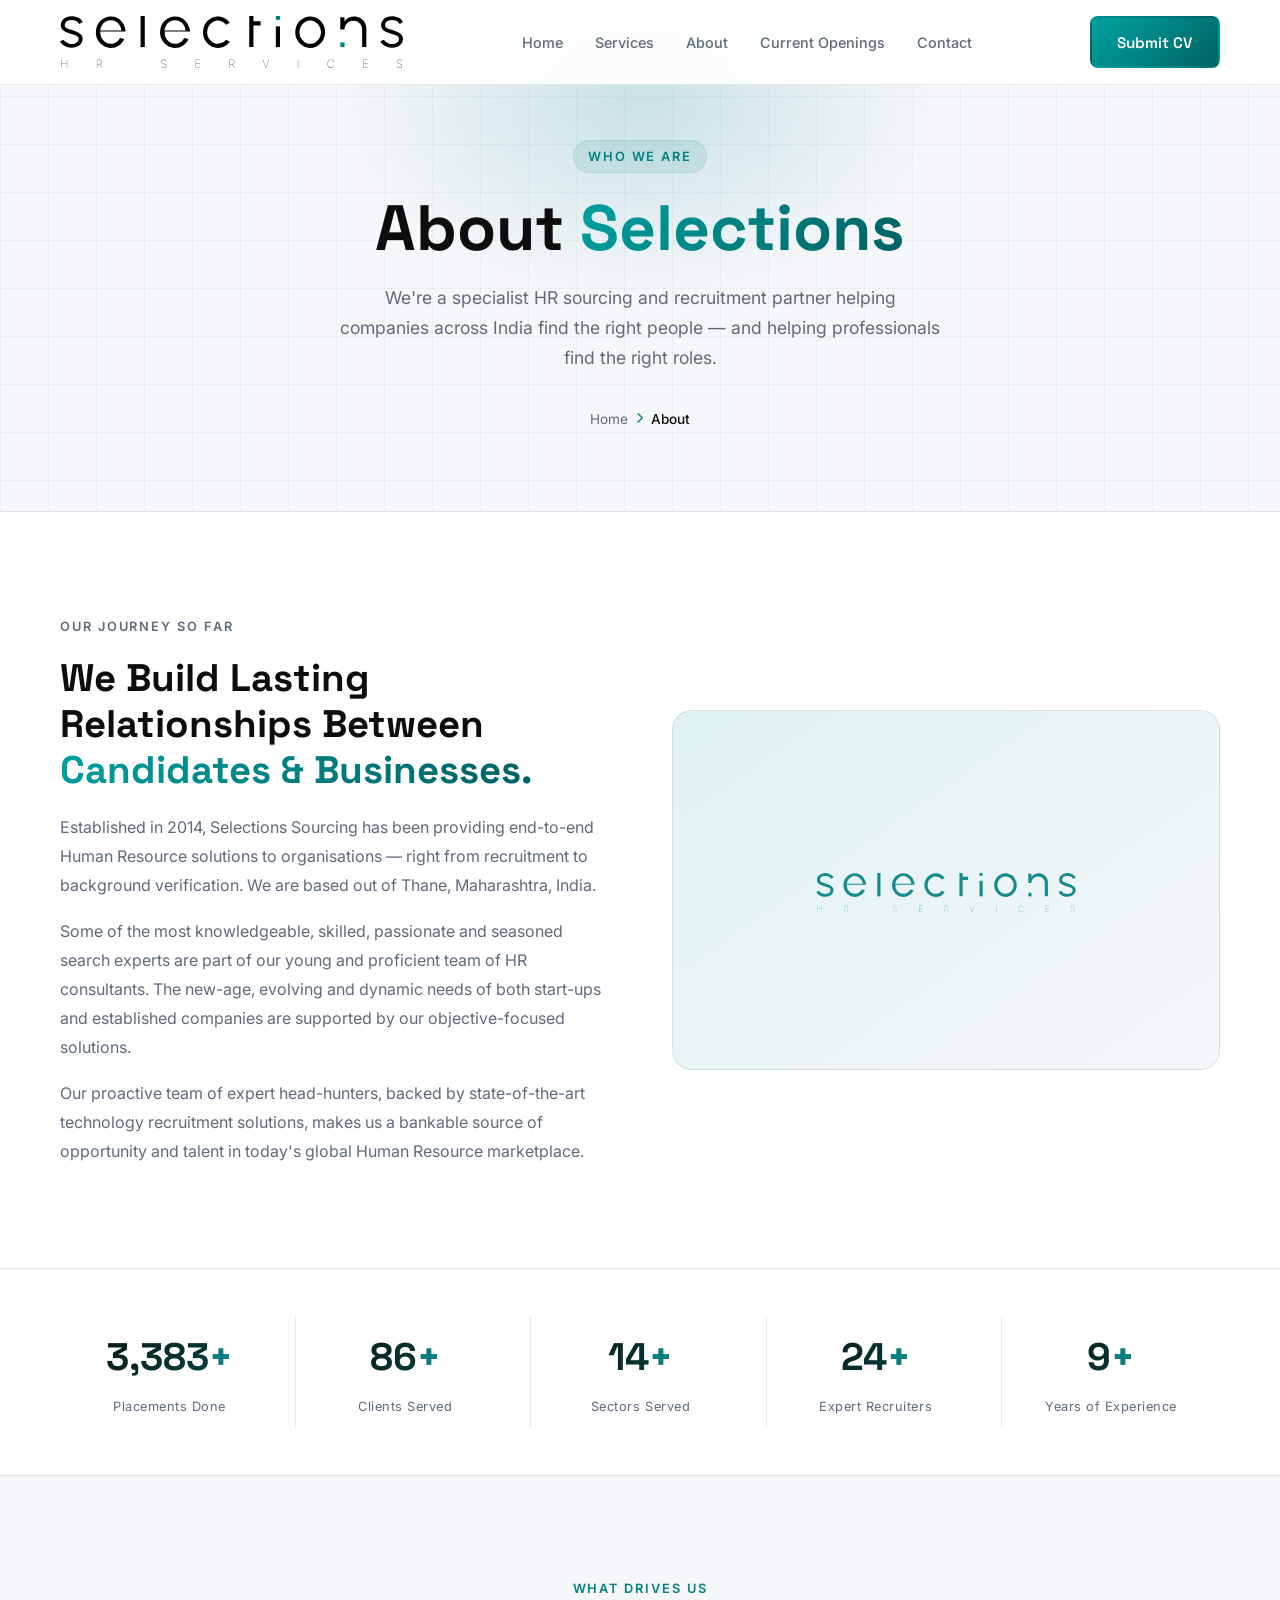
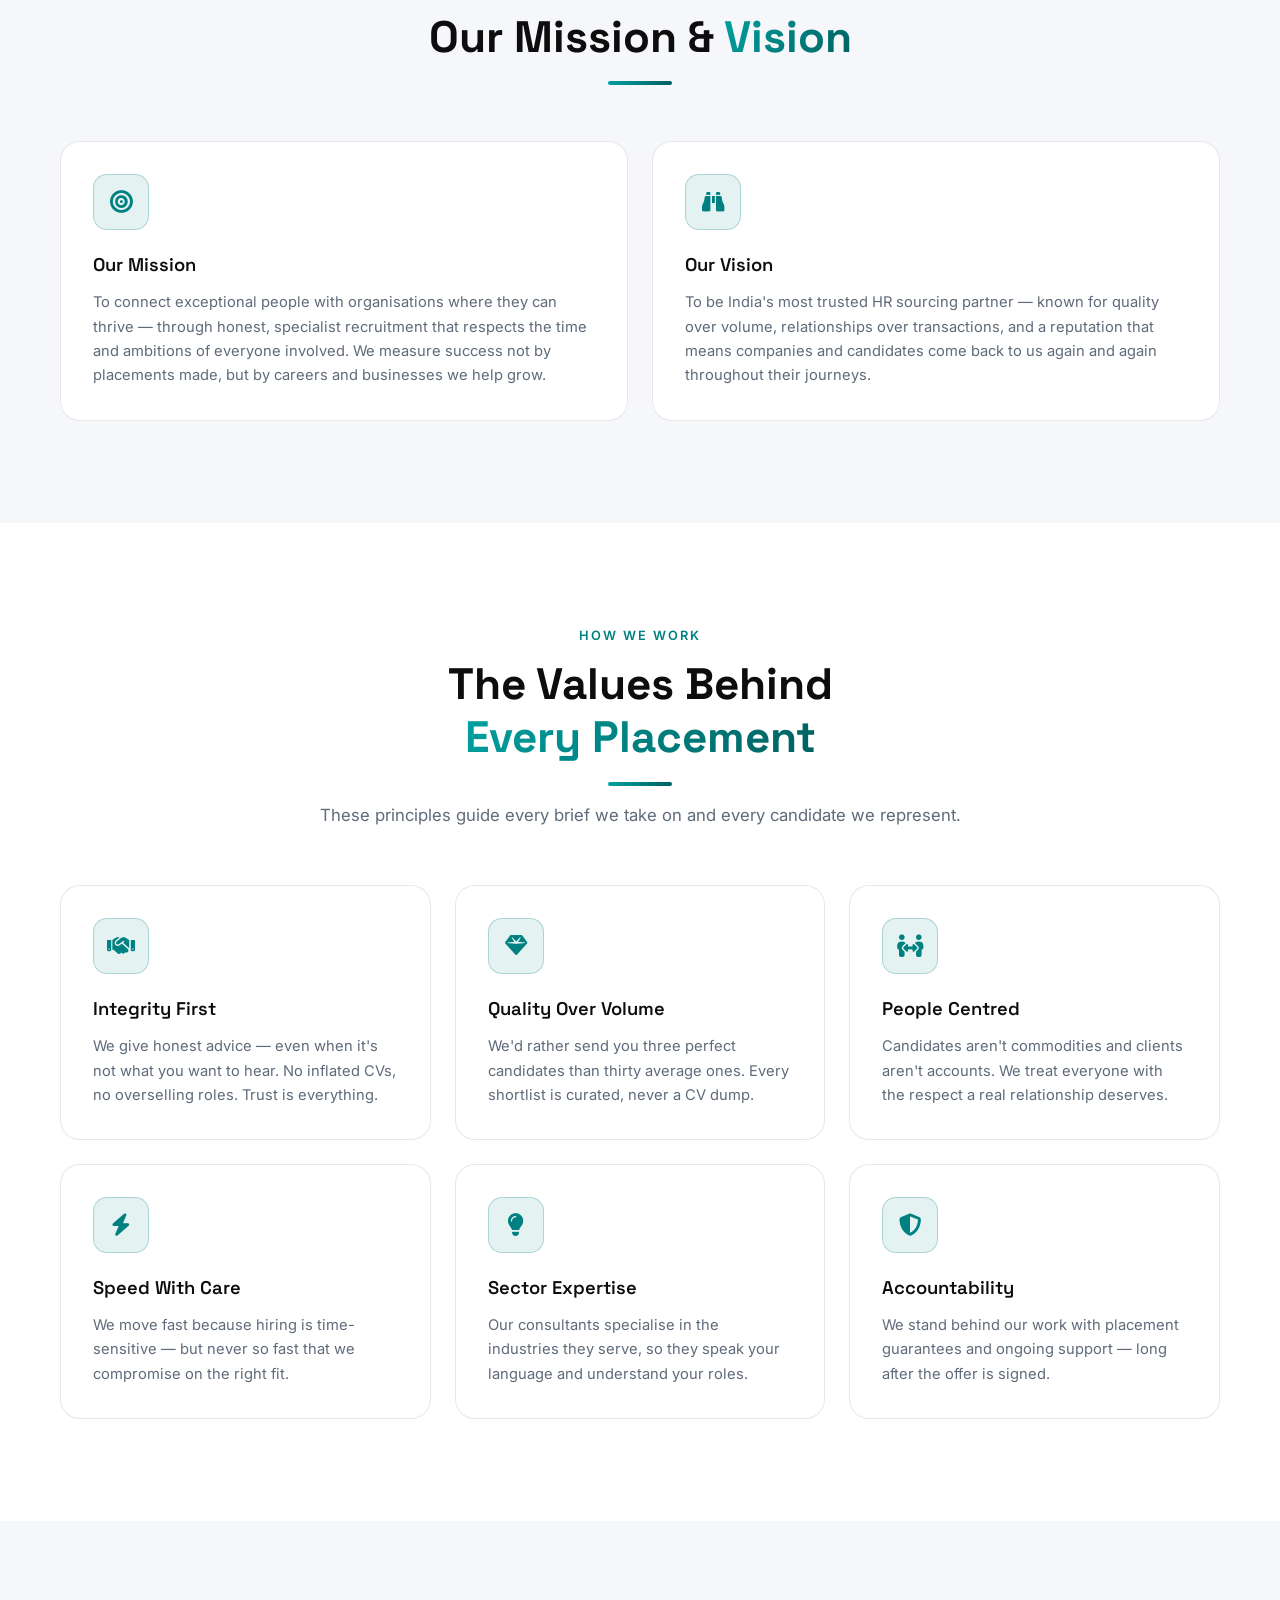
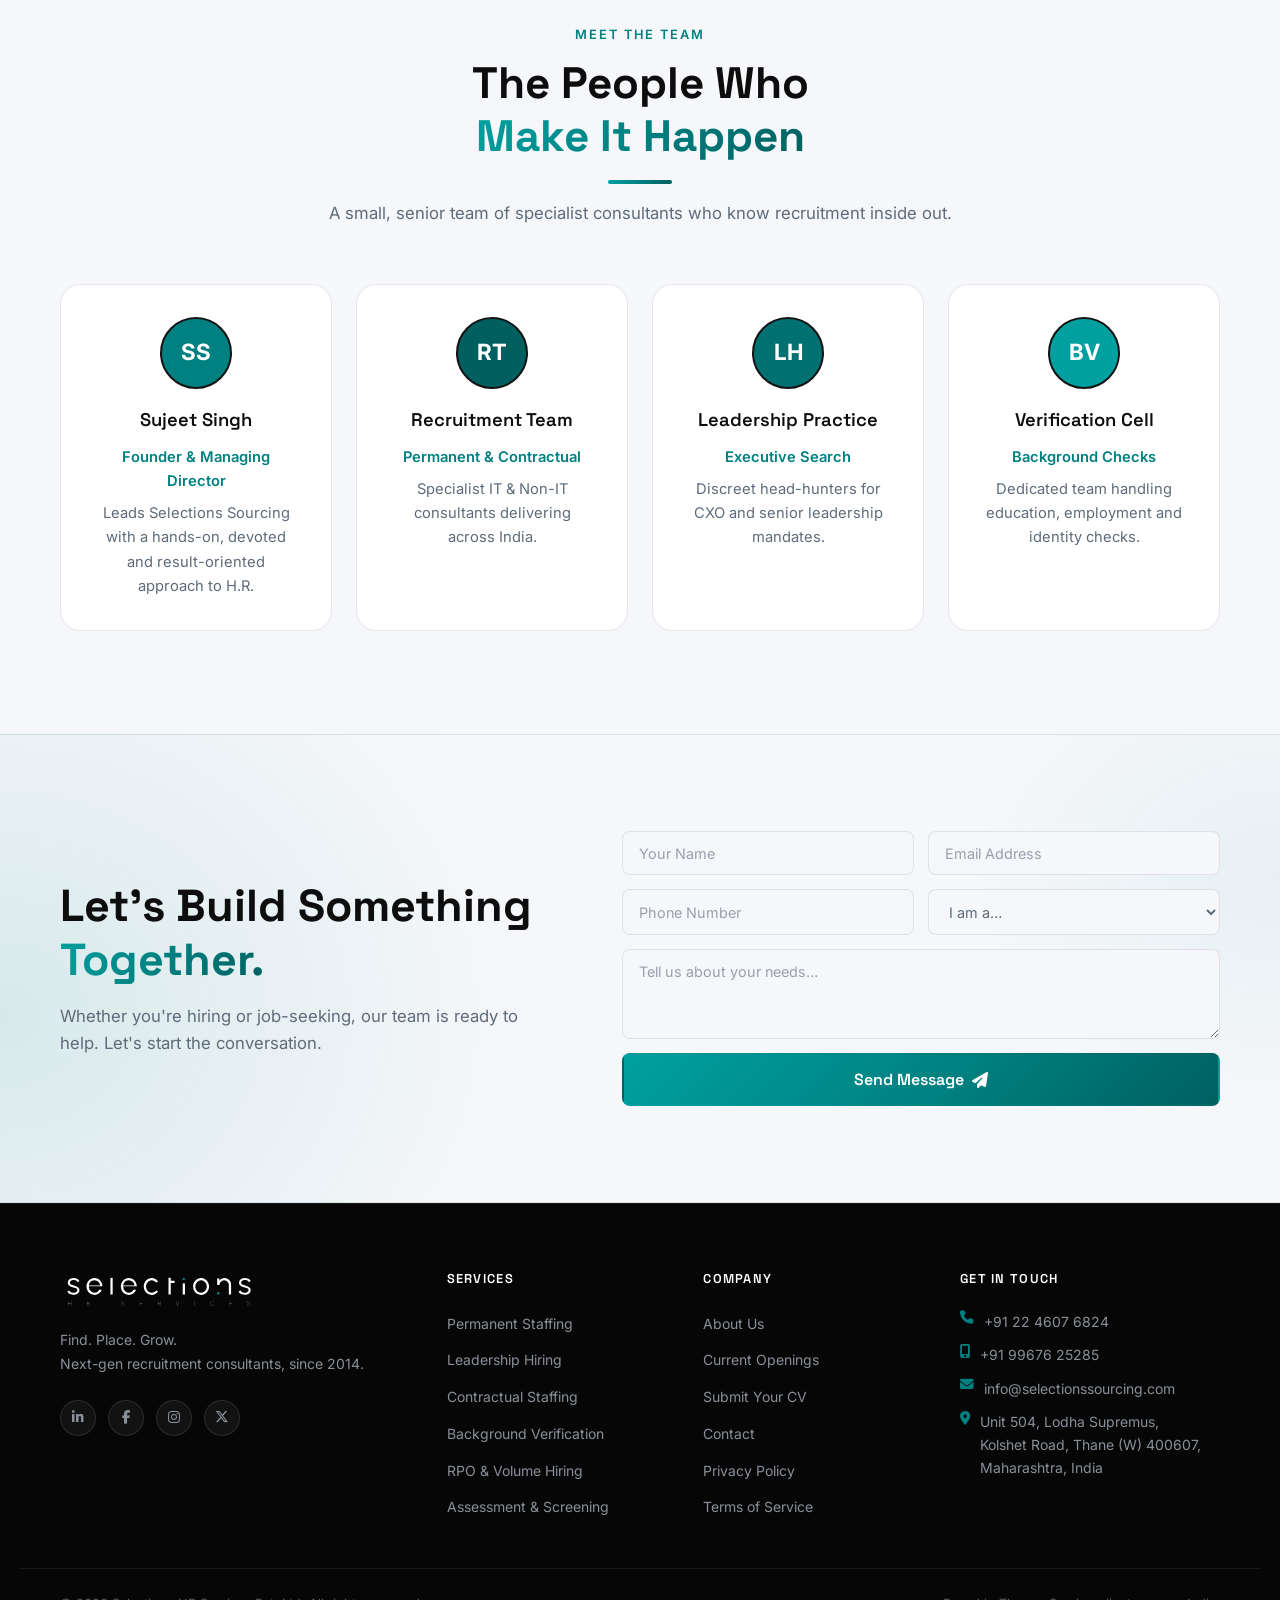
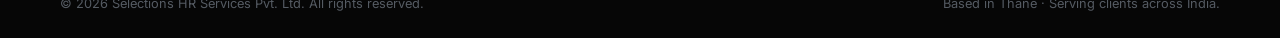
==== about.html @ e428ca4f "Add files via upload" ====
<!DOCTYPE html>
<html lang="en-IN">

<head>
  <meta charset="UTF-8" />
  <meta name="viewport" content="width=device-width, initial-scale=1.0" />

  <!-- ── Primary SEO ── -->
  <title>About Us — Selections Sourcing | HR Sourcing & Recruitment, India</title>
  <meta name="description" content="Selections Sourcing is a specialist HR sourcing and recruitment agency in India. Learn about our story, mission, values and the team connecting great talent with great companies." />
  <meta name="keywords" content="HR sourcing agency India, recruitment agency, talent sourcing, staffing company, about Selections HR, hiring partner India" />
  <meta name="author" content="Selections Sourcing" />
  <meta name="robots" content="index, follow" />
  <meta name="theme-color" content="#008080" />
  <link rel="canonical" href="https://www.selectionssourcing.com/about.html" />

  <!-- ── Open Graph ── -->
  <meta property="og:type" content="website" />
  <meta property="og:site_name" content="Selections Sourcing" />
  <meta property="og:title" content="About Us — Selections Sourcing" />
  <meta property="og:description" content="A specialist HR sourcing and recruitment agency in India. Discover our story, mission and the people behind the placements." />
  <meta property="og:url" content="https://www.selectionssourcing.com/about.html" />
  <meta property="og:image" content="https://www.selectionssourcing.com/selections-logo.png" />
  <meta property="og:locale" content="en_IN" />

  <!-- ── Twitter ── -->
  <meta name="twitter:card" content="summary_large_image" />
  <meta name="twitter:title" content="About Us — Selections Sourcing" />
  <meta name="twitter:description" content="A specialist HR sourcing and recruitment agency in India. Discover our story, mission and team." />
  <meta name="twitter:image" content="https://www.selectionssourcing.com/selections-logo.png" />

  <!-- ── Favicon ── -->
  <link rel="icon" type="image/svg+xml" href="favicon.svg" />
  <link rel="icon" type="image/png" href="favicon.png" />
  <link rel="apple-touch-icon" href="favicon.png" />

  <!-- ── Fonts & Styles ── -->
  <link rel="preconnect" href="https://fonts.googleapis.com" />
  <link rel="preconnect" href="https://fonts.gstatic.com" crossorigin />
  <link href="https://fonts.googleapis.com/css2?family=Inter:wght@300;400;500;600;700;800&family=Space+Grotesk:wght@400;500;600;700&display=swap" rel="stylesheet" />
  <link rel="stylesheet" href="https://cdnjs.cloudflare.com/ajax/libs/font-awesome/6.5.0/css/all.min.css" />
  <link rel="stylesheet" href="style.css" />

  <!-- ── Structured Data ── -->
  <script type="application/ld+json">
  {
    "@context": "https://schema.org",
    "@type": "AboutPage",
    "name": "About Selections Sourcing",
    "url": "https://www.selectionssourcing.com/about.html",
    "description": "Specialist HR sourcing and recruitment agency in India.",
    "publisher": {
      "@type": "EmploymentAgency",
      "name": "Selections Sourcing",
      "url": "https://www.selectionssourcing.com/",
      "logo": "https://www.selectionssourcing.com/selections-logo.png",
      "email": "info@selectionssourcing.com",
      "telephone": "+91-22-4607-6824",
      "address": {
        "@type": "PostalAddress",
        "streetAddress": "Unit 504, Lodha Supremus, Kolshet Road",
        "addressLocality": "Thane",
        "addressRegion": "Maharashtra",
        "postalCode": "400607",
        "addressCountry": "IN"
      },
      "areaServed": "IN"
    }
  }
  </script>
  <script type="application/ld+json">
  {
    "@context": "https://schema.org",
    "@type": "BreadcrumbList",
    "itemListElement": [
      { "@type": "ListItem", "position": 1, "name": "Home", "item": "https://www.selectionssourcing.com/" },
      { "@type": "ListItem", "position": 2, "name": "About", "item": "https://www.selectionssourcing.com/about.html" }
    ]
  }
  </script>
</head>

<body>

  <!-- HEADER -->
  <header class="header scrolled" id="header">
    <div class="container header__inner">
      <a href="index.html" class="logo">
        <img src="logo.svg" class="logo__svg" alt="Selections Sourcing" />
      </a>
      <nav class="nav" id="nav">
        <ul class="nav__list">
          <li><a href="index.html#home" class="nav__link">Home</a></li>
          <li><a href="services.html" class="nav__link">Services</a></li>
          <li><a href="about.html" class="nav__link active">About</a></li>
          <li><a href="index.html#jobs" class="nav__link">Current Openings</a></li>
          <li><a href="contact.html" class="nav__link">Contact</a></li>
        </ul>
      </nav>
      <div class="header__actions">
        <a href="submit-cv.html" class="btn btn--teal">Submit CV</a>
        <button class="nav__toggle" id="navToggle" aria-label="Toggle menu">
          <span></span><span></span><span></span>
        </button>
      </div>
    </div>
  </header>


  <!-- QUICK NAV — scrollable section shortcuts (mobile) -->
  <nav class="quicknav" aria-label="Quick navigation">
    <div class="quicknav__track">
      <a href="index.html#home" class="quicknav__chip"><i class="fa-solid fa-house"></i> Home</a>
      <a href="services.html" class="quicknav__chip"><i class="fa-solid fa-briefcase"></i> Services</a>
      <a href="about.html" class="quicknav__chip active"><i class="fa-solid fa-building-user"></i> About</a>
      <a href="index.html#jobs" class="quicknav__chip"><i class="fa-solid fa-magnifying-glass"></i> Openings</a>
      <a href="contact.html" class="quicknav__chip"><i class="fa-solid fa-envelope"></i> Contact</a>
      <a href="submit-cv.html" class="quicknav__chip quicknav__chip--teal"><i class="fa-solid fa-file-arrow-up"></i> Submit CV</a>
    </div>
  </nav>


  <!-- PAGE HERO -->
  <section class="page-hero">
    <div class="page-hero__bg"></div>
    <div class="page-hero__glow"></div>
    <div class="container page-hero__inner">
      <p class="page-hero__eyebrow">Who We Are</p>
      <h1 class="page-hero__title">About <span class="highlight">Selections</span></h1>
      <p class="page-hero__desc">
        We're a specialist HR sourcing and recruitment partner helping companies across India
        find the right people — and helping professionals find the right roles.
      </p>
      <div class="breadcrumb">
        <a href="index.html">Home</a>
        <i class="fa-solid fa-chevron-right"></i>
        <span>About</span>
      </div>
    </div>
  </section>


  <!-- OUR STORY -->
  <section class="section">
    <div class="container split">
      <div class="prose">
        <p class="section__eyebrow" style="text-align:left">Our Journey So Far</p>
        <h2>We Build Lasting Relationships Between<br /><span class="highlight">Candidates &amp; Businesses.</span></h2>
        <p>
          Established in 2014, Selections Sourcing has been providing end-to-end Human Resource
          solutions to organisations — right from recruitment to background verification. We are
          based out of Thane, Maharashtra, India.
        </p>
        <p>
          Some of the most knowledgeable, skilled, passionate and seasoned search experts are part
          of our young and proficient team of HR consultants. The new-age, evolving and dynamic needs
          of both start-ups and established companies are supported by our objective-focused solutions.
        </p>
        <p>
          Our proactive team of expert head-hunters, backed by state-of-the-art technology recruitment
          solutions, makes us a bankable source of opportunity and talent in today's global Human
          Resource marketplace.
        </p>
      </div>
      <div class="split__media">
        <img src="logo-teal.svg" alt="Selections Sourcing logo" />
      </div>
    </div>
  </section>


  <!-- STATS STRIP -->
  <section class="stats">
    <div class="container stats__grid">
      <div class="stat">
        <span class="stat__num">3,500<span class="teal">+</span></span>
        <span class="stat__label">Placements Done</span>
      </div>
      <div class="stat">
        <span class="stat__num">90<span class="teal">+</span></span>
        <span class="stat__label">Clients Served</span>
      </div>
      <div class="stat">
        <span class="stat__num">15<span class="teal">+</span></span>
        <span class="stat__label">Sectors Served</span>
      </div>
      <div class="stat">
        <span class="stat__num">25<span class="teal">+</span></span>
        <span class="stat__label">Expert Recruiters</span>
      </div>
      <div class="stat">
        <span class="stat__num">10<span class="teal">+</span></span>
        <span class="stat__label">Years of Experience</span>
      </div>
    </div>
  </section>


  <!-- MISSION & VISION -->
  <section class="section" style="background: var(--bg-2);">
    <div class="container">
      <div class="section__header">
        <p class="section__eyebrow">What Drives Us</p>
        <h2 class="section__title">Our Mission &amp; <span class="highlight">Vision</span></h2>
      </div>
      <div class="cards-grid cards-grid--2">
        <div class="info-card">
          <div class="info-card__icon"><i class="fa-solid fa-bullseye"></i></div>
          <h3>Our Mission</h3>
          <p>
            To connect exceptional people with organisations where they can thrive — through honest,
            specialist recruitment that respects the time and ambitions of everyone involved. We measure
            success not by placements made, but by careers and businesses we help grow.
          </p>
        </div>
        <div class="info-card">
          <div class="info-card__icon"><i class="fa-solid fa-binoculars"></i></div>
          <h3>Our Vision</h3>
          <p>
            To be India's most trusted HR sourcing partner — known for quality over volume, relationships
            over transactions, and a reputation that means companies and candidates come back to us
            again and again throughout their journeys.
          </p>
        </div>
      </div>
    </div>
  </section>


  <!-- CORE VALUES -->
  <section class="section">
    <div class="container">
      <div class="section__header">
        <p class="section__eyebrow">How We Work</p>
        <h2 class="section__title">The Values Behind<br /><span class="highlight">Every Placement</span></h2>
        <p class="section__desc">These principles guide every brief we take on and every candidate we represent.</p>
      </div>
      <div class="cards-grid">
        <div class="info-card">
          <div class="info-card__icon"><i class="fa-solid fa-handshake"></i></div>
          <h3>Integrity First</h3>
          <p>We give honest advice — even when it's not what you want to hear. No inflated CVs, no overselling roles. Trust is everything.</p>
        </div>
        <div class="info-card">
          <div class="info-card__icon"><i class="fa-solid fa-gem"></i></div>
          <h3>Quality Over Volume</h3>
          <p>We'd rather send you three perfect candidates than thirty average ones. Every shortlist is curated, never a CV dump.</p>
        </div>
        <div class="info-card">
          <div class="info-card__icon"><i class="fa-solid fa-people-arrows"></i></div>
          <h3>People Centred</h3>
          <p>Candidates aren't commodities and clients aren't accounts. We treat everyone with the respect a real relationship deserves.</p>
        </div>
        <div class="info-card">
          <div class="info-card__icon"><i class="fa-solid fa-bolt"></i></div>
          <h3>Speed With Care</h3>
          <p>We move fast because hiring is time-sensitive — but never so fast that we compromise on the right fit.</p>
        </div>
        <div class="info-card">
          <div class="info-card__icon"><i class="fa-solid fa-lightbulb"></i></div>
          <h3>Sector Expertise</h3>
          <p>Our consultants specialise in the industries they serve, so they speak your language and understand your roles.</p>
        </div>
        <div class="info-card">
          <div class="info-card__icon"><i class="fa-solid fa-shield-halved"></i></div>
          <h3>Accountability</h3>
          <p>We stand behind our work with placement guarantees and ongoing support — long after the offer is signed.</p>
        </div>
      </div>
    </div>
  </section>


  <!-- LEADERSHIP TEAM -->
  <section class="section" style="background: var(--bg-2);">
    <div class="container">
      <div class="section__header">
        <p class="section__eyebrow">Meet The Team</p>
        <h2 class="section__title">The People Who<br /><span class="highlight">Make It Happen</span></h2>
        <p class="section__desc">A small, senior team of specialist consultants who know recruitment inside out.</p>
      </div>
      <div class="cards-grid cards-grid--4">
        <div class="info-card" style="text-align:center">
          <div class="avatar" style="background:#008080;width:72px;height:72px;font-size:1.4rem;margin:0 auto 1rem">SS</div>
          <h3>Sujeet Singh</h3>
          <p style="color:var(--teal);font-weight:600;margin-bottom:.5rem">Founder &amp; Managing Director</p>
          <p>Leads Selections Sourcing with a hands-on, devoted and result-oriented approach to H.R.</p>
        </div>
        <div class="info-card" style="text-align:center">
          <div class="avatar" style="background:#005f5f;width:72px;height:72px;font-size:1.4rem;margin:0 auto 1rem">RT</div>
          <h3>Recruitment Team</h3>
          <p style="color:var(--teal);font-weight:600;margin-bottom:.5rem">Permanent &amp; Contractual</p>
          <p>Specialist IT &amp; Non-IT consultants delivering across India.</p>
        </div>
        <div class="info-card" style="text-align:center">
          <div class="avatar" style="background:#007070;width:72px;height:72px;font-size:1.4rem;margin:0 auto 1rem">LH</div>
          <h3>Leadership Practice</h3>
          <p style="color:var(--teal);font-weight:600;margin-bottom:.5rem">Executive Search</p>
          <p>Discreet head-hunters for CXO and senior leadership mandates.</p>
        </div>
        <div class="info-card" style="text-align:center">
          <div class="avatar" style="background:#00a0a0;width:72px;height:72px;font-size:1.4rem;margin:0 auto 1rem">BV</div>
          <h3>Verification Cell</h3>
          <p style="color:var(--teal);font-weight:600;margin-bottom:.5rem">Background Checks</p>
          <p>Dedicated team handling education, employment and identity checks.</p>
        </div>
      </div>
    </div>
  </section>


  <!-- CTA BANNER -->
  <section class="cta-banner" id="contact">
    <div class="container cta-banner__inner">
      <div class="cta-banner__left">
        <h2>Let's Build Something<br /><span class="highlight">Together.</span></h2>
        <p>Whether you're hiring or job-seeking, our team is ready to help. Let's start the conversation.</p>
      </div>
      <div class="cta-banner__right">
        <form class="contact-form" onsubmit="handleSubmit(event)">
          <div class="form-row">
            <input type="text" placeholder="Your Name" required />
            <input type="email" placeholder="Email Address" required />
          </div>
          <div class="form-row">
            <input type="tel" placeholder="Phone Number" />
            <select>
              <option value="" disabled selected>I am a…</option>
              <option>Employer – I want to hire</option>
              <option>Candidate – I'm looking for work</option>
              <option>Both</option>
            </select>
          </div>
          <textarea placeholder="Tell us about your needs…" rows="3"></textarea>
          <button type="submit" class="btn btn--teal btn--lg btn--full">
            Send Message <i class="fa-solid fa-paper-plane"></i>
          </button>
        </form>
      </div>
    </div>
  </section>


  <!-- FOOTER -->
  <footer class="footer">
    <div class="container footer__grid">
      <div class="footer__brand">
        <img src="logo-white.svg" class="footer__logo" alt="Selections Sourcing" />
        <p class="footer__tagline">Find. Place. Grow.<br />Next-gen recruitment consultants, since 2014.</p>
        <div class="footer__socials">
          <a href="#" aria-label="LinkedIn"><i class="fa-brands fa-linkedin-in"></i></a>
          <a href="#" aria-label="Facebook"><i class="fa-brands fa-facebook-f"></i></a>
          <a href="#" aria-label="Instagram"><i class="fa-brands fa-instagram"></i></a>
          <a href="#" aria-label="Twitter/X"><i class="fa-brands fa-x-twitter"></i></a>
        </div>
      </div>
      <div class="footer__col">
        <h5>Services</h5>
        <ul>
          <li><a href="services.html">Permanent Staffing</a></li>
          <li><a href="services.html">Leadership Hiring</a></li>
          <li><a href="services.html">Contractual Staffing</a></li>
          <li><a href="services.html">Background Verification</a></li>
          <li><a href="services.html">RPO &amp; Volume Hiring</a></li>
          <li><a href="services.html">Assessment &amp; Screening</a></li>
        </ul>
      </div>
      <div class="footer__col">
        <h5>Company</h5>
        <ul>
          <li><a href="about.html">About Us</a></li>
          <li><a href="index.html#jobs">Current Openings</a></li>
          <li><a href="submit-cv.html">Submit Your CV</a></li>
          <li><a href="contact.html">Contact</a></li>
          <li><a href="#">Privacy Policy</a></li>
          <li><a href="#">Terms of Service</a></li>
        </ul>
      </div>
      <div class="footer__col">
        <h5>Get In Touch</h5>
        <ul class="footer__contact">
          <li><i class="fa-solid fa-phone"></i> +91 22 4607 6824</li>
          <li><i class="fa-solid fa-mobile-screen"></i> +91 99676 25285</li>
          <li><i class="fa-solid fa-envelope"></i> info@selectionssourcing.com</li>
          <li><i class="fa-solid fa-location-dot"></i> Unit 504, Lodha Supremus,<br />Kolshet Road, Thane (W) 400607,<br />Maharashtra, India</li>
        </ul>
      </div>
    </div>
    <div class="footer__bottom">
      <div class="container footer__bottom-inner">
        <p>&copy; 2026 Selections HR Services Pvt. Ltd. All rights reserved.</p>
        <p>Based in Thane &middot; Serving clients across India.</p>
      </div>
    </div>
  </footer>

  <div class="toast" id="toast">
    <i class="fa-solid fa-circle-check"></i>
    <span>Message sent! We'll be in touch soon.</span>
  </div>

  <script src="script.js"></script>
</body>

</html>
---- style.css ----
/* ═══════════════════════════════════════════════════
   SELECTIONS HR SERVICES — STYLESHEET
   Brand: Black (#0d0d0d) + Teal (#008080)
═══════════════════════════════════════════════════ */

/* ── TOKENS ── */
:root {
  --teal:        #008080;
  --teal-light:  #00a0a0;
  --teal-dark:   #006060;
  --teal-dim:    rgba(0,128,128,.10);
  --teal-glow:   rgba(0,128,128,.20);

  --bg:          #ffffff;
  --bg-2:        #f5f7fa;
  --bg-3:        #eef0f4;
  --bg-card:     #ffffff;
  --border:      rgba(0,0,0,.09);

  --white:       #ffffff;
  --text-head:   #0d0d0d;
  --gray-1:      #1a1a1a;
  --gray-2:      #5f6b7a;
  --gray-3:      #9aa0ab;

  --font-body:   'Inter', sans-serif;
  --font-head:   'Space Grotesk', sans-serif;

  --radius-sm:   8px;
  --radius-md:   14px;
  --radius-lg:   20px;
  --radius-xl:   28px;

  --shadow-teal: 0 8px 40px rgba(0,128,128,.18);
  --shadow-card: 0 4px 24px rgba(0,0,0,.08);

  --transition:  .25s cubic-bezier(.4,0,.2,1);
}

/* ── RESET ── */
*, *::before, *::after { box-sizing: border-box; margin: 0; padding: 0; }
html { scroll-behavior: smooth; }
body {
  font-family: var(--font-body);
  background: var(--bg);
  color: var(--gray-1);
  line-height: 1.65;
  -webkit-font-smoothing: antialiased;
  overflow-x: hidden;
}

/* ── SELECTION COLOUR ── */
::selection { background: rgba(0,128,128,.15); color: var(--teal-dark); }
a { text-decoration: none; color: inherit; }
ul { list-style: none; }
img, svg { display: block; max-width: 100%; }
input, select, textarea, button { font-family: inherit; }

/* ── UTILITY ── */
.container {
  max-width: 1240px;
  margin-inline: auto;
  padding-inline: clamp(1.25rem, 5vw, 2.5rem);
}
.teal { color: var(--teal); }
.highlight { color: var(--teal); }
.section { padding-block: clamp(4rem, 8vw, 7rem); }

/* ── BUTTONS ── */
.btn {
  display: inline-flex;
  align-items: center;
  gap: .55rem;
  padding: .72rem 1.6rem;
  border-radius: var(--radius-sm);
  font-family: var(--font-head);
  font-weight: 600;
  font-size: .95rem;
  border: 2px solid transparent;
  cursor: pointer;
  transition: var(--transition);
  white-space: nowrap;
}
.btn--teal {
  background: var(--teal);
  color: #ffffff;
  border-color: var(--teal);
}
.btn--teal:hover {
  background: var(--teal-light);
  border-color: var(--teal-light);
  transform: translateY(-2px);
  box-shadow: var(--shadow-teal);
}
.btn--outline {
  background: transparent;
  color: var(--gray-1);
  border-color: rgba(0,0,0,.2);
}
.btn--outline:hover {
  border-color: var(--teal);
  color: var(--teal);
  background: var(--teal-dim);
  transform: translateY(-2px);
}
.btn--lg { padding: .9rem 2rem; font-size: 1rem; }
.btn--sm { padding: .5rem 1.1rem; font-size: .85rem; }
.btn--full { width: 100%; justify-content: center; }

/* ── SECTION HEADER ── */
.section__header {
  text-align: center;
  max-width: 680px;
  margin: 0 auto 3.5rem;
}
.section__eyebrow {
  font-size: .8rem;
  font-weight: 600;
  letter-spacing: .15em;
  text-transform: uppercase;
  color: var(--teal);
  margin-bottom: .75rem;
}
.section__title {
  font-family: var(--font-head);
  font-size: clamp(1.9rem, 3.5vw, 2.75rem);
  font-weight: 700;
  color: var(--text-head);
  line-height: 1.2;
  margin-bottom: 1rem;
}
.section__desc {
  color: var(--gray-2);
  font-size: 1.05rem;
}

/* ══════════════════════════════════════════
   HEADER
══════════════════════════════════════════ */
.header {
  position: fixed;
  top: 0; left: 0; right: 0;
  z-index: 999;
  padding-block: 1rem;
  background: rgba(255,255,255,.9);
  backdrop-filter: blur(16px);
  border-bottom: 1px solid var(--border);
  transition: background var(--transition), box-shadow var(--transition);
}
.header.scrolled {
  background: rgba(255,255,255,.98);
  box-shadow: 0 2px 20px rgba(0,0,0,.06);
}
.header__inner {
  display: flex;
  align-items: center;
  justify-content: space-between;
  gap: 1.5rem;
}

/* Logo */
.logo {
  display: flex;
  flex-direction: column;
  gap: 2px;
  flex-shrink: 0;
}
.logo__svg {
  height: 52px;
  width: auto;
}
.logo__sub {
  font-family: var(--font-head);
  font-size: .55rem;
  letter-spacing: .35em;
  color: var(--gray-2);
  text-transform: uppercase;
  padding-left: 2px;
}

/* Nav */
.nav__list {
  display: flex;
  gap: 2rem;
  align-items: center;
}
.nav__link {
  font-size: .9rem;
  font-weight: 500;
  color: var(--gray-2);
  transition: color var(--transition);
  position: relative;
}
.nav__link::after {
  content: '';
  position: absolute;
  bottom: -4px; left: 0;
  width: 0; height: 2px;
  background: var(--teal);
  transition: width var(--transition);
  border-radius: 2px;
}
.nav__link:hover,
.nav__link.active {
  color: var(--text-head);
}
.nav__link:hover::after,
.nav__link.active::after { width: 100%; }

.header__actions { display: flex; align-items: center; gap: 1rem; }

/* Hamburger */
.nav__toggle {
  display: none;
  flex-direction: column;
  gap: 5px;
  background: none;
  border: none;
  cursor: pointer;
  padding: 4px;
}
.nav__toggle span {
  display: block;
  width: 22px; height: 2px;
  background: var(--gray-1);
  border-radius: 2px;
  transition: var(--transition);
}


/* ══════════════════════════════════════════
   QUICK NAV — scrollable section shortcuts
   (hidden on desktop; the header nav covers it)
══════════════════════════════════════════ */
.quicknav {
  display: none;
  position: fixed;
  top: 84px;                /* sits flush under the fixed header */
  left: 0; right: 0;
  z-index: 997;             /* below the full-screen mobile menu (998) */
  background: rgba(255,255,255,.92);
  backdrop-filter: blur(16px);
  border-bottom: 1px solid var(--border);
  overflow-x: auto;
  -webkit-overflow-scrolling: touch;
  scrollbar-width: none;
}
.quicknav::-webkit-scrollbar { display: none; }
.quicknav__track {
  display: flex;
  gap: .5rem;
  width: max-content;
  padding: .6rem 1.25rem;
}
.quicknav__chip {
  display: inline-flex;
  align-items: center;
  gap: .4rem;
  white-space: nowrap;
  font-size: .8rem;
  font-weight: 600;
  color: var(--gray-2);
  padding: .45rem .85rem;
  background: #fff;
  border: 1px solid var(--border);
  border-radius: 999px;
  transition: var(--transition);
}
.quicknav__chip i { color: var(--teal); font-size: .8rem; }
.quicknav__chip:hover,
.quicknav__chip:active,
.quicknav__chip.active {
  color: var(--teal-dark);
  border-color: var(--teal);
  background: var(--teal-dim);
}
.quicknav__chip--teal {
  background: var(--teal);
  border-color: var(--teal);
  color: #fff;
}
.quicknav__chip--teal i { color: #fff; }
.quicknav__chip--teal:hover,
.quicknav__chip--teal:active {
  background: var(--teal-light);
  border-color: var(--teal-light);
  color: #fff;
}


/* ══════════════════════════════════════════
   HERO
══════════════════════════════════════════ */
.hero {
  position: relative;
  display: flex;
  align-items: center;
  padding-top: 130px;
  padding-bottom: 80px;
  overflow: hidden;
  background: linear-gradient(160deg, #f0fafa 0%, #ffffff 55%, #f8f9fb 100%);
}
.hero__bg-grid {
  position: absolute;
  inset: 0;
  background-image:
    linear-gradient(rgba(0,128,128,.06) 1px, transparent 1px),
    linear-gradient(90deg, rgba(0,128,128,.06) 1px, transparent 1px);
  background-size: 52px 52px;
  mask-image: radial-gradient(ellipse 90% 90% at 30% 40%, black 10%, transparent 80%);
}
.hero__accent {
  position: absolute;
  top: -120px; right: -120px;
  width: 600px; height: 600px;
  background: radial-gradient(circle, rgba(0,128,128,.12) 0%, transparent 65%);
  pointer-events: none;
}
.hero__gradient {
  position: absolute;
  bottom: 0; left: 0; right: 0;
  height: 120px;
  background: linear-gradient(to bottom, transparent, #ffffff);
  pointer-events: none;
}
.hero__inner {
  position: relative;
  z-index: 2;
  display: grid;
  grid-template-columns: 1fr 1fr;
  gap: 3rem;
  align-items: center;
  padding-block: 3rem;
}
.hero__eyebrow {
  display: inline-block;
  font-size: .8rem;
  font-weight: 600;
  letter-spacing: .15em;
  text-transform: uppercase;
  color: var(--teal);
  margin-bottom: 1.25rem;
  padding: .3rem .9rem;
  border: 1px solid var(--teal-dim);
  border-radius: 99px;
  background: var(--teal-dim);
}
.hero__title {
  font-family: var(--font-head);
  font-size: clamp(2.25rem, 4.5vw, 3.6rem);
  font-weight: 700;
  color: var(--text-head);
  line-height: 1.15;
  margin-bottom: 1.25rem;
}
.hero__desc {
  font-size: 1.1rem;
  color: var(--gray-2);
  max-width: 520px;
  margin-bottom: 1.75rem;
}
.hero__checklist {
  list-style: none;
  display: flex;
  flex-direction: column;
  gap: .6rem;
  margin-bottom: 2.25rem;
}
.hero__checklist li {
  display: flex;
  align-items: center;
  gap: .65rem;
  font-size: .95rem;
  color: var(--gray-1);
}
.hero__checklist li i { color: var(--teal); font-size: 1.05rem; flex-shrink: 0; }
.hero__ctas {
  display: flex;
  gap: 1rem;
  flex-wrap: wrap;
  align-items: center;
}
.play-icon {
  display: inline-flex;
  align-items: center;
  justify-content: center;
  width: 32px; height: 32px;
  border-radius: 50%;
  background: rgba(0,0,0,.07);
  font-size: .7rem;
}

/* Hero visual cards — stay dark so they pop on light hero */
.hero__visual {
  position: relative;
  height: 460px;
}
.hero__card {
  background: #141414;
  border: 1px solid rgba(255,255,255,.08);
  border-radius: var(--radius-lg);
  padding: 1.5rem;
  box-shadow: 0 8px 40px rgba(0,0,0,.18);
}
.hero__card--main {
  position: absolute;
  bottom: 0; left: 50%;
  transform: translateX(-50%);
  width: 280px;
}
.hero__card--small {
  position: absolute;
  display: flex;
  align-items: center;
  gap: .9rem;
  padding: 1rem 1.25rem;
  border-radius: var(--radius-md);
  width: 190px;
}
.hero__card--small i { font-size: 1.4rem; }
.hero__card--small strong { display: block; font-size: 1.2rem; font-weight: 700; color: #ffffff; }
.hero__card--small span { font-size: .8rem; color: #9a9a9a; }
.hero__card--top { top: 40px; right: 0; }
.hero__card--bottom { top: 160px; left: 0; }
.hero__card-header {
  display: flex;
  align-items: center;
  justify-content: space-between;
  margin-bottom: .75rem;
}
.hero__card-label { font-size: .75rem; color: #9a9a9a; margin-bottom: .25rem; }
.hero__card-num {
  font-family: var(--font-head);
  font-size: 2.2rem;
  font-weight: 700;
  color: #ffffff;
  margin-bottom: .75rem;
}
.sparkline svg { width: 100%; height: 48px; }

/* Avatar stack */
.avatar-stack { display: flex; }
.avatar {
  width: 30px; height: 30px;
  border-radius: 50%;
  display: flex;
  align-items: center;
  justify-content: center;
  font-size: .65rem;
  font-weight: 700;
  color: #ffffff;
  border: 2px solid #141414;
  margin-left: -8px;
}
.avatar:first-child { margin-left: 0; }

/* Badges */
.badge {
  display: inline-block;
  font-size: .7rem;
  font-weight: 600;
  padding: .25rem .65rem;
  border-radius: 99px;
}
.badge--teal { background: var(--teal-dim); color: var(--teal); border: 1px solid rgba(0,128,128,.3); }
.badge--white { background: rgba(255,255,255,.1); color: var(--white); border: 1px solid rgba(255,255,255,.2); }

/* Link with arrow */
.link-arrow {
  display: inline-flex;
  align-items: center;
  gap: .5rem;
  font-size: .875rem;
  font-weight: 600;
  color: var(--teal);
  transition: gap var(--transition), color var(--transition);
}
.link-arrow:hover { gap: .8rem; }


/* ══════════════════════════════════════════
   STATS STRIP
══════════════════════════════════════════ */
.stats {
  background: var(--bg);
  border-top: 1px solid var(--border);
  border-bottom: 1px solid var(--border);
  padding-block: 3rem;
  box-shadow: inset 0 1px 0 rgba(0,128,128,.05), inset 0 -1px 0 rgba(0,128,128,.05);
}
.stats__grid {
  display: grid;
  grid-template-columns: repeat(5, 1fr);
  gap: 1rem;
  text-align: center;
}
.stat { padding: .5rem; }
.stat__num {
  display: block;
  font-family: var(--font-head);
  font-size: clamp(1.75rem, 3vw, 2.4rem);
  font-weight: 700;
  color: var(--text-head);
  margin-bottom: .25rem;
}
.stat__label {
  font-size: .8rem;
  color: var(--gray-2);
  letter-spacing: .04em;
}
.stat + .stat {
  border-left: 1px solid var(--border);
}


/* ══════════════════════════════════════════
   SERVICES
══════════════════════════════════════════ */
.services { background: var(--bg-2); }
.services__grid {
  display: grid;
  grid-template-columns: repeat(3, 1fr);
  gap: 1.5rem;
}
.service-card {
  background: var(--bg-card);
  border: 1px solid var(--border);
  border-radius: var(--radius-lg);
  padding: 2rem;
  box-shadow: 0 1px 4px rgba(0,0,0,.04);
  transition: transform var(--transition), border-color var(--transition), box-shadow var(--transition);
}
.service-card:hover {
  transform: translateY(-5px);
  border-color: rgba(0,128,128,.25);
  box-shadow: 0 12px 40px rgba(0,128,128,.1), 0 2px 8px rgba(0,0,0,.05);
}
.service-card--featured {
  background: linear-gradient(145deg, #e6f4f4 0%, #f4fcfc 100%);
  border-color: rgba(0,128,128,.25);
  box-shadow: 0 2px 12px rgba(0,128,128,.08);
}
.service-card__icon {
  width: 52px; height: 52px;
  border-radius: var(--radius-sm);
  background: var(--teal-dim);
  border: 1px solid rgba(0,128,128,.25);
  display: flex;
  align-items: center;
  justify-content: center;
  font-size: 1.3rem;
  color: var(--teal);
  margin-bottom: 1.25rem;
}
.service-card h3 {
  font-family: var(--font-head);
  font-size: 1.1rem;
  font-weight: 600;
  color: var(--text-head);
  margin-bottom: .65rem;
}
.service-card p {
  font-size: .9rem;
  color: var(--gray-2);
  margin-bottom: 1.25rem;
  line-height: 1.6;
}


/* ══════════════════════════════════════════
   HOW IT WORKS
══════════════════════════════════════════ */
.how { background: var(--bg-2); }
.how__steps {
  display: grid;
  grid-template-columns: 1fr auto 1fr auto 1fr auto 1fr;
  gap: 1rem;
  align-items: start;
}
.step {
  background: var(--bg-card);
  border: 1px solid var(--border);
  border-radius: var(--radius-lg);
  padding: 2rem 1.5rem;
  box-shadow: 0 1px 4px rgba(0,0,0,.04);
  transition: border-color var(--transition), box-shadow var(--transition), transform var(--transition);
}
.step:hover {
  border-color: rgba(0,128,128,.25);
  box-shadow: 0 8px 30px rgba(0,128,128,.08);
  transform: translateY(-3px);
}
.step__num {
  font-family: var(--font-head);
  font-size: 2.5rem;
  font-weight: 700;
  color: var(--teal);
  opacity: .6;
  margin-bottom: .75rem;
  line-height: 1;
}
.step__body h3 {
  font-family: var(--font-head);
  font-size: 1rem;
  font-weight: 600;
  color: var(--text-head);
  margin-bottom: .5rem;
}
.step__body p { font-size: .875rem; color: var(--gray-2); line-height: 1.6; }
.step__connector {
  display: flex;
  align-items: center;
  justify-content: center;
  padding-top: 2rem;
  color: var(--teal);
  opacity: .5;
  font-size: 1.1rem;
}


/* ══════════════════════════════════════════
   JOBS
══════════════════════════════════════════ */
.jobs { background: var(--bg); }
.jobs__grid {
  display: grid;
  grid-template-columns: repeat(3, 1fr);
  gap: 1.5rem;
}
.job-card {
  background: var(--bg-card);
  border: 1px solid var(--border);
  border-radius: var(--radius-lg);
  padding: 1.5rem;
  display: flex;
  flex-direction: column;
  gap: .75rem;
  box-shadow: 0 1px 4px rgba(0,0,0,.04);
  transition: transform var(--transition), border-color var(--transition), box-shadow var(--transition);
}
.job-card:hover {
  transform: translateY(-4px);
  border-color: rgba(0,128,128,.25);
  box-shadow: 0 10px 36px rgba(0,128,128,.1), 0 2px 8px rgba(0,0,0,.05);
}
.job-card--featured {
  background: linear-gradient(160deg, #ddf0f0 0%, #f0fafa 100%);
  border-color: rgba(0,128,128,.3);
  box-shadow: 0 2px 12px rgba(0,128,128,.08);
}
.job-card__top {
  display: flex;
  align-items: center;
  justify-content: space-between;
}
.job-card__company-logo {
  width: 42px; height: 42px;
  border-radius: var(--radius-sm);
  display: flex;
  align-items: center;
  justify-content: center;
  font-size: 1.1rem;
}
.job-card h4 {
  font-family: var(--font-head);
  font-size: 1rem;
  font-weight: 600;
  color: var(--text-head);
}
.job-card__company {
  font-size: .8rem;
  color: var(--gray-2);
}
.job-card__tags {
  display: flex;
  flex-wrap: wrap;
  gap: .5rem;
  margin-top: .25rem;
}
.job-card__tags span {
  font-size: .75rem;
  color: var(--gray-2);
  display: flex;
  align-items: center;
  gap: .3rem;
}
.job-card__tags i { color: var(--teal); font-size: .7rem; }
.job-card .btn { align-self: flex-start; margin-top: auto; }
.jobs__cta-card {
  align-items: center;
  justify-content: center;
  text-align: center;
  border-style: dashed;
  border-color: rgba(0,128,128,.3);
  background: var(--teal-dim);
}
.jobs__cta-card h4 { color: var(--teal-dark); font-size: 1rem; }
.jobs__cta-card p { font-size: .85rem; color: var(--gray-2); }
.jobs__cta-card .btn { align-self: center; }


/* ══════════════════════════════════════════
   ABOUT / WHY US
══════════════════════════════════════════ */
.about { background: var(--bg-2); }
.about__inner {
  display: grid;
  grid-template-columns: 1fr 1fr;
  gap: 4rem;
  align-items: start;
}
.about__desc {
  color: var(--gray-2);
  font-size: 1.05rem;
  margin-bottom: 2rem;
  line-height: 1.7;
}
.about__features {
  display: flex;
  flex-direction: column;
  gap: 1.5rem;
}
.about__features li {
  display: flex;
  gap: 1rem;
  align-items: flex-start;
}
.feature-icon {
  width: 44px; height: 44px;
  border-radius: var(--radius-sm);
  background: var(--teal-dim);
  border: 1px solid rgba(0,128,128,.2);
  display: flex;
  align-items: center;
  justify-content: center;
  color: var(--teal);
  font-size: 1rem;
  flex-shrink: 0;
}
.about__features strong {
  display: block;
  font-size: .95rem;
  font-weight: 600;
  color: var(--text-head);
  margin-bottom: .3rem;
}
.about__features p { font-size: .875rem; color: var(--gray-2); line-height: 1.6; }

.about__visual {
  display: grid;
  grid-template-columns: 1fr 1fr;
  gap: 1rem;
  margin-bottom: 1.5rem;
}
.about__metric {
  background: var(--bg-card);
  border: 1px solid var(--border);
  border-radius: var(--radius-md);
  padding: 1.5rem;
  text-align: center;
  box-shadow: 0 1px 4px rgba(0,0,0,.04);
  transition: box-shadow var(--transition), transform var(--transition);
}
.about__metric:hover {
  box-shadow: 0 6px 24px rgba(0,128,128,.1);
  transform: translateY(-2px);
}
.about__metric-num {
  display: block;
  font-family: var(--font-head);
  font-size: 2rem;
  font-weight: 700;
  color: var(--text-head);
  margin-bottom: .25rem;
}
.about__metric span:not(.about__metric-num) {
  font-size: .78rem;
  color: var(--gray-2);
}

.industries { }
.industries__label {
  font-size: .75rem;
  font-weight: 600;
  letter-spacing: .12em;
  text-transform: uppercase;
  color: var(--teal);
  margin-bottom: .85rem;
}
.industries__tags {
  display: flex;
  flex-wrap: wrap;
  gap: .5rem;
}
.industries__tags span {
  font-size: .78rem;
  padding: .3rem .75rem;
  border-radius: 99px;
  background: var(--bg-card);
  border: 1px solid var(--border);
  color: var(--gray-2);
  transition: border-color var(--transition), color var(--transition);
  cursor: default;
}
.industries__tags span:hover {
  border-color: var(--teal);
  color: var(--teal);
}


/* ══════════════════════════════════════════
   TESTIMONIALS
══════════════════════════════════════════ */
.testimonials { background: var(--bg-2); }
.testimonials__grid {
  display: grid;
  grid-template-columns: repeat(3, 1fr);
  gap: 1.5rem;
}
.testimonial {
  background: var(--bg-card);
  border: 1px solid var(--border);
  border-radius: var(--radius-lg);
  padding: 2rem;
  display: flex;
  flex-direction: column;
  gap: 1rem;
  box-shadow: 0 1px 4px rgba(0,0,0,.04);
  transition: border-color var(--transition), box-shadow var(--transition), transform var(--transition);
}
.testimonial:hover {
  border-color: rgba(0,128,128,.25);
  box-shadow: 0 8px 30px rgba(0,128,128,.08);
  transform: translateY(-3px);
}
.testimonial--featured {
  background: linear-gradient(160deg, #ddf0f0 0%, #f2fafa 100%);
  border-color: rgba(0,128,128,.25);
  box-shadow: 0 2px 12px rgba(0,128,128,.08);
}
.testimonial p {
  font-size: .95rem;
  color: var(--gray-2);
  line-height: 1.7;
  flex: 1;
  font-style: italic;
}
.testimonial__author {
  display: flex;
  align-items: center;
  gap: .85rem;
  padding-top: 1rem;
  border-top: 1px solid var(--border);
}
.testimonial__author .avatar { width: 38px; height: 38px; font-size: .75rem; border-color: #f0f0f0; }
.testimonial__author strong {
  display: block;
  font-size: .9rem;
  color: var(--text-head);
  font-weight: 600;
}
.testimonial__author span { font-size: .78rem; color: var(--gray-2); }
.stars { display: flex; gap: 3px; color: var(--teal); font-size: .8rem; }


/* ══════════════════════════════════════════
   CTA BANNER
══════════════════════════════════════════ */
.cta-banner {
  background:
    radial-gradient(ellipse 60% 140% at 0% 60%, rgba(0,128,128,.12) 0%, transparent 65%),
    radial-gradient(ellipse 40% 80% at 100% 30%, rgba(0,128,128,.06) 0%, transparent 60%),
    var(--bg-2);
  border-top: 1px solid var(--border);
  border-bottom: 1px solid var(--border);
  padding-block: clamp(4rem, 8vw, 6rem);
}
.cta-banner__inner {
  display: grid;
  grid-template-columns: 1fr 1.2fr;
  gap: 4rem;
  align-items: center;
}
.cta-banner__left h2 {
  font-family: var(--font-head);
  font-size: clamp(1.9rem, 3.5vw, 2.8rem);
  font-weight: 700;
  color: var(--text-head);
  line-height: 1.2;
  margin-bottom: 1rem;
}
.cta-banner__left p { color: var(--gray-2); font-size: 1.05rem; }

/* Contact Form */
.contact-form {
  display: flex;
  flex-direction: column;
  gap: .85rem;
}
.form-row {
  display: grid;
  grid-template-columns: 1fr 1fr;
  gap: .85rem;
}
.contact-form input,
.contact-form select,
.contact-form textarea {
  width: 100%;
  background: var(--bg-2);
  border: 1px solid var(--border);
  border-radius: var(--radius-sm);
  padding: .8rem 1rem;
  color: var(--gray-1);
  font-size: .9rem;
  transition: border-color var(--transition);
  outline: none;
}
.contact-form select { color: var(--gray-2); }
.contact-form select option { background: #ffffff; color: var(--gray-1); }
.contact-form input::placeholder,
.contact-form textarea::placeholder { color: var(--gray-3); }
.contact-form input:focus,
.contact-form select:focus,
.contact-form textarea:focus {
  border-color: var(--teal);
  background: rgba(0,128,128,.05);
}
.contact-form textarea { resize: vertical; min-height: 90px; }


/* ══════════════════════════════════════════
   FOOTER — stays dark regardless of theme
══════════════════════════════════════════ */
.footer {
  background: #060606;
  border-top: 1px solid rgba(255,255,255,.07);
  padding-top: 4rem;
}
.footer .footer__grid { border-color: rgba(255,255,255,.07); }
.footer__grid {
  display: grid;
  grid-template-columns: 1.6fr 1fr 1fr 1.2fr;
  gap: 2.5rem;
  padding-bottom: 3rem;
  border-bottom: 1px solid var(--border);
}
.footer__logo {
  height: 44px;
  width: auto;
  margin-bottom: 1rem;
}
.footer__tagline {
  font-size: .875rem;
  color: #8a9099;
  line-height: 1.7;
  margin-bottom: 1.5rem;
}
.footer__socials {
  display: flex;
  gap: .75rem;
}
.footer__socials a {
  width: 36px; height: 36px;
  border-radius: 50%;
  background: rgba(255,255,255,.05);
  border: 1px solid rgba(255,255,255,.1);
  display: flex;
  align-items: center;
  justify-content: center;
  font-size: .85rem;
  color: #8a9099;
  transition: background var(--transition), color var(--transition), border-color var(--transition);
}
.footer__socials a:hover {
  background: var(--teal-dim);
  border-color: var(--teal);
  color: var(--teal);
}
.footer__col h5 {
  font-family: var(--font-head);
  font-size: .8rem;
  font-weight: 600;
  letter-spacing: .1em;
  text-transform: uppercase;
  color: #ffffff;
  margin-bottom: 1.25rem;
}
.footer__col ul {
  display: flex;
  flex-direction: column;
  gap: .65rem;
}
.footer__col ul li a {
  font-size: .875rem;
  color: #8a9099;
  transition: color var(--transition);
}
.footer__col ul li a:hover { color: var(--teal); }
.footer__contact li {
  display: flex;
  align-items: flex-start;
  gap: .65rem;
  font-size: .875rem;
  color: #8a9099;
}
.footer__contact i { color: var(--teal); margin-top: .1rem; font-size: .85rem; flex-shrink: 0; }

.footer__bottom { padding-block: 1.5rem; }
.footer__bottom-inner {
  display: flex;
  justify-content: space-between;
  align-items: center;
  gap: 1rem;
  flex-wrap: wrap;
}
.footer__bottom p { font-size: .8rem; color: #555b63; }


/* ══════════════════════════════════════════
   TOAST
══════════════════════════════════════════ */
.toast {
  position: fixed;
  bottom: 2rem; right: 2rem;
  background: var(--teal);
  color: var(--white);
  display: flex;
  align-items: center;
  gap: .65rem;
  padding: 1rem 1.5rem;
  border-radius: var(--radius-md);
  font-size: .9rem;
  font-weight: 500;
  z-index: 9999;
  transform: translateY(120%);
  opacity: 0;
  transition: transform .4s cubic-bezier(.34,1.56,.64,1), opacity .3s ease;
  box-shadow: 0 8px 32px rgba(0,128,128,.4);
}
.toast.show { transform: translateY(0); opacity: 1; }


/* ══════════════════════════════════════════
   RESPONSIVE
══════════════════════════════════════════ */
@media (max-width: 1024px) {
  .hero__inner { grid-template-columns: 1fr; }
  .hero__visual { display: none; }
  .services__grid { grid-template-columns: repeat(2, 1fr); }
  .jobs__grid { grid-template-columns: repeat(2, 1fr); }
  .about__inner { grid-template-columns: 1fr; }
  .testimonials__grid { grid-template-columns: 1fr; }
  .how__steps {
    grid-template-columns: 1fr;
    gap: .75rem;
  }
  .step__connector { display: none; }
  .footer__grid { grid-template-columns: 1fr 1fr; }
  .stats__grid { grid-template-columns: repeat(3, 1fr); }
  .stats__grid .stat:nth-child(4) { border-left: none; }
  .cta-banner__inner { grid-template-columns: 1fr; gap: 2.5rem; }
}

@media (max-width: 768px) {
  .nav {
    display: none;
    position: fixed;
    inset: 0;
    background: rgba(10,10,10,.98);
    flex-direction: column;
    align-items: center;
    justify-content: center;
    z-index: 998;
  }
  .nav.open { display: flex; }
  .nav__list { flex-direction: column; gap: 2rem; text-align: center; }
  .nav__link { font-size: 1.3rem; }
  .nav__toggle { display: flex; z-index: 999; }
  .quicknav { display: block; }
  .hero { padding-top: 150px; }              /* clear the fixed header + quick nav */
  body .page-hero { padding-top: 165px; }    /* inner pages — `body` beats inline rule */
  .services__grid { grid-template-columns: 1fr; }
  .jobs__grid { grid-template-columns: 1fr; }
  .form-row { grid-template-columns: 1fr; }
  .stats__grid { grid-template-columns: repeat(2, 1fr); }
  .stats__grid .stat { border-left: none; border-top: 1px solid var(--border); }
  .stats__grid .stat:first-child { border-top: none; }
  .footer__grid { grid-template-columns: 1fr; }
  .hero__title { font-size: clamp(1.9rem, 6vw, 2.5rem); }
}

@media (max-width: 480px) {
  .hero__ctas { flex-direction: column; align-items: flex-start; }
  .btn--lg { width: 100%; justify-content: center; }
}

/* ── Scroll animations ── */
.fade-up {
  opacity: 0;
  transform: translateY(28px);
  transition: opacity .6s ease, transform .6s ease;
}
.fade-up.visible {
  opacity: 1;
  transform: translateY(0);
}


/* ══════════════════════════════════════════
   SHARED INNER-PAGE COMPONENTS
   (About / Contact / Submit CV)
══════════════════════════════════════════ */

/* ── PAGE HERO BANNER ── */
.page-hero {
  position: relative;
  padding-top: 140px;
  padding-bottom: 80px;
  text-align: center;
  overflow: hidden;
  background: var(--bg-2);
  border-bottom: 1px solid var(--border);
}
.page-hero__bg {
  position: absolute;
  inset: 0;
  background-image:
    linear-gradient(rgba(0,128,128,.05) 1px, transparent 1px),
    linear-gradient(90deg, rgba(0,128,128,.05) 1px, transparent 1px);
  background-size: 48px 48px;
}
.page-hero__glow {
  position: absolute;
  top: -100px;
  left: 50%;
  transform: translateX(-50%);
  width: 600px;
  height: 400px;
  background: radial-gradient(ellipse, rgba(0,128,128,.18) 0%, transparent 70%);
  pointer-events: none;
}
.page-hero__inner { position: relative; z-index: 2; }
.page-hero__eyebrow {
  display: inline-block;
  font-size: .8rem;
  font-weight: 600;
  letter-spacing: .15em;
  text-transform: uppercase;
  color: var(--teal);
  padding: .3rem .9rem;
  border: 1px solid var(--teal-dim);
  border-radius: 99px;
  background: var(--teal-dim);
  margin-bottom: 1.25rem;
}
.page-hero__title {
  font-family: var(--font-head);
  font-size: clamp(2.5rem, 5vw, 4rem);
  font-weight: 700;
  color: var(--text-head);
  line-height: 1.1;
  margin-bottom: 1.25rem;
}
.page-hero__desc {
  font-size: 1.1rem;
  color: var(--gray-2);
  max-width: 600px;
  margin: 0 auto 2rem;
  line-height: 1.7;
}

/* ── BREADCRUMB ── */
.breadcrumb {
  display: inline-flex;
  align-items: center;
  gap: .5rem;
  font-size: .85rem;
  color: var(--gray-2);
}
.breadcrumb a { color: var(--gray-2); transition: color var(--transition); }
.breadcrumb a:hover { color: var(--teal); }
.breadcrumb i { color: var(--teal); font-size: .7rem; }
.breadcrumb span { color: var(--text-head); font-weight: 500; }

/* ── PROSE / TWO-COLUMN STORY ── */
.split {
  display: grid;
  grid-template-columns: 1fr 1fr;
  gap: clamp(2rem, 5vw, 4.5rem);
  align-items: center;
}
.split--reverse .split__media { order: 2; }
.prose h2 {
  font-family: var(--font-head);
  font-size: clamp(1.8rem, 3.5vw, 2.4rem);
  font-weight: 700;
  color: var(--text-head);
  line-height: 1.2;
  margin-bottom: 1.25rem;
}
.prose p {
  color: var(--gray-2);
  margin-bottom: 1.1rem;
  line-height: 1.8;
}
.prose p:last-child { margin-bottom: 0; }

.split__media {
  position: relative;
  border-radius: var(--radius-lg);
  overflow: hidden;
  background: linear-gradient(145deg, #e0f2f2 0%, var(--bg-2) 100%);
  border: 1px solid var(--border);
  min-height: 360px;
  display: flex;
  align-items: center;
  justify-content: center;
  padding: 2.5rem;
}
.split__media img { width: 70%; max-width: 280px; opacity: .9; }

/* ── VALUE / INFO CARD GRID ── */
.cards-grid {
  display: grid;
  grid-template-columns: repeat(3, 1fr);
  gap: 1.5rem;
}
.cards-grid--2 { grid-template-columns: repeat(2, 1fr); }
.cards-grid--4 { grid-template-columns: repeat(4, 1fr); }
.info-card {
  background: var(--bg-card);
  border: 1px solid var(--border);
  border-radius: var(--radius-lg);
  padding: 2rem;
  transition: transform var(--transition), border-color var(--transition), box-shadow var(--transition);
}
.info-card:hover {
  transform: translateY(-6px);
  border-color: rgba(0,128,128,.35);
  box-shadow: 0 12px 40px rgba(0,128,128,.12);
}
.info-card__icon {
  width: 56px; height: 56px;
  border-radius: var(--radius-md);
  background: var(--teal-dim);
  border: 1px solid rgba(0,128,128,.25);
  display: flex;
  align-items: center;
  justify-content: center;
  font-size: 1.4rem;
  color: var(--teal);
  margin-bottom: 1.25rem;
}
.info-card h3 {
  font-family: var(--font-head);
  font-size: 1.15rem;
  font-weight: 600;
  color: var(--text-head);
  margin-bottom: .6rem;
}
.info-card p { font-size: .92rem; color: var(--gray-2); line-height: 1.65; }
.info-card a { color: var(--teal); font-weight: 600; }

/* ── CONTACT LAYOUT ── */
.contact-layout {
  display: grid;
  grid-template-columns: 1fr 1.15fr;
  gap: clamp(2rem, 5vw, 4rem);
  align-items: start;
}
.contact-info { display: flex; flex-direction: column; gap: 1.25rem; }
.contact-info__item {
  display: flex;
  gap: 1rem;
  align-items: flex-start;
  padding: 1.25rem;
  background: var(--bg-card);
  border: 1px solid var(--border);
  border-radius: var(--radius-md);
  transition: border-color var(--transition);
}
.contact-info__item:hover { border-color: rgba(0,128,128,.35); }
.contact-info__icon {
  width: 46px; height: 46px;
  flex-shrink: 0;
  border-radius: var(--radius-sm);
  background: var(--teal-dim);
  color: var(--teal);
  display: flex;
  align-items: center;
  justify-content: center;
  font-size: 1.1rem;
}
.contact-info__item h4 {
  font-family: var(--font-head);
  font-size: .95rem;
  color: var(--text-head);
  margin-bottom: .2rem;
}
.contact-info__item p, .contact-info__item a {
  font-size: .9rem;
  color: var(--gray-2);
  line-height: 1.5;
}
.contact-info__item a:hover { color: var(--teal); }

/* Light card-style form (used on Contact & Submit CV pages) */
.form-card {
  background: var(--bg-card);
  border: 1px solid var(--border);
  border-radius: var(--radius-lg);
  padding: clamp(1.75rem, 4vw, 2.75rem);
  box-shadow: var(--shadow-card);
}
.form-card h3 {
  font-family: var(--font-head);
  font-size: 1.35rem;
  color: var(--text-head);
  margin-bottom: .4rem;
}
.form-card > p.form-card__sub {
  font-size: .92rem;
  color: var(--gray-2);
  margin-bottom: 1.75rem;
}
.field { margin-bottom: 1.1rem; }
.field label {
  display: block;
  font-size: .85rem;
  font-weight: 600;
  color: var(--gray-1);
  margin-bottom: .45rem;
}
.field .req { color: var(--teal); }
.field input,
.field select,
.field textarea {
  width: 100%;
  padding: .8rem 1rem;
  background: var(--bg-2);
  border: 1px solid var(--border);
  border-radius: var(--radius-sm);
  color: var(--gray-1);
  font-size: .95rem;
  transition: border-color var(--transition), background var(--transition);
}
.field input::placeholder,
.field textarea::placeholder { color: var(--gray-3); }
.field input:focus,
.field select:focus,
.field textarea:focus {
  outline: none;
  border-color: var(--teal);
  background: var(--white);
}
.field textarea { resize: vertical; min-height: 110px; }
.field-grid {
  display: grid;
  grid-template-columns: 1fr 1fr;
  gap: 1.1rem;
}

/* File upload */
.file-drop {
  position: relative;
  border: 2px dashed rgba(0,128,128,.35);
  border-radius: var(--radius-md);
  background: var(--teal-dim);
  padding: 1.75rem;
  text-align: center;
  cursor: pointer;
  transition: border-color var(--transition), background var(--transition);
}
.file-drop:hover { border-color: var(--teal); }
.file-drop i { font-size: 1.6rem; color: var(--teal); margin-bottom: .5rem; }
.file-drop p { font-size: .9rem; color: var(--gray-1); font-weight: 500; }
.file-drop span { font-size: .8rem; color: var(--gray-3); }
.file-drop input[type="file"] {
  position: absolute;
  inset: 0;
  opacity: 0;
  cursor: pointer;
  width: 100%;
}
.file-drop__name { margin-top: .6rem; font-size: .85rem; color: var(--teal); font-weight: 600; }

/* Consent / checkbox */
.consent {
  display: flex;
  gap: .65rem;
  align-items: flex-start;
  font-size: .82rem;
  color: var(--gray-2);
  line-height: 1.55;
  margin-bottom: 1.25rem;
}
.consent input { width: 18px; height: 18px; margin-top: .15rem; accent-color: var(--teal); flex-shrink: 0; }
.consent a { color: var(--teal); }

/* ── FAQ / ACCORDION ── */
.faq { max-width: 800px; margin-inline: auto; display: flex; flex-direction: column; gap: 1rem; }
.faq-item {
  background: var(--bg-card);
  border: 1px solid var(--border);
  border-radius: var(--radius-md);
  overflow: hidden;
}
.faq-item__q {
  width: 100%;
  text-align: left;
  background: none;
  border: none;
  padding: 1.25rem 1.5rem;
  font-family: var(--font-head);
  font-weight: 600;
  font-size: 1rem;
  color: var(--text-head);
  cursor: pointer;
  display: flex;
  justify-content: space-between;
  align-items: center;
  gap: 1rem;
}
.faq-item__q i { color: var(--teal); transition: transform var(--transition); flex-shrink: 0; }
.faq-item.open .faq-item__q i { transform: rotate(45deg); }
.faq-item__a {
  max-height: 0;
  overflow: hidden;
  transition: max-height var(--transition), padding var(--transition);
  padding: 0 1.5rem;
  color: var(--gray-2);
  font-size: .92rem;
  line-height: 1.7;
}
.faq-item.open .faq-item__a { max-height: 320px; padding: 0 1.5rem 1.25rem; }

/* ── STEPS (numbered next-steps) ── */
.next-steps { display: grid; grid-template-columns: repeat(3, 1fr); gap: 1.5rem; }
.next-step { text-align: center; padding: 1.5rem; }
.next-step__num {
  width: 54px; height: 54px;
  margin: 0 auto 1rem;
  border-radius: 50%;
  background: var(--teal);
  color: var(--white);
  font-family: var(--font-head);
  font-weight: 700;
  font-size: 1.25rem;
  display: flex;
  align-items: center;
  justify-content: center;
}
.next-step h4 { font-family: var(--font-head); color: var(--text-head); margin-bottom: .4rem; }
.next-step p { font-size: .9rem; color: var(--gray-2); line-height: 1.6; }

@media (max-width: 1024px) {
  .split { grid-template-columns: 1fr; }
  .split--reverse .split__media { order: 0; }
  .cards-grid, .cards-grid--4 { grid-template-columns: repeat(2, 1fr); }
  .contact-layout { grid-template-columns: 1fr; }
  .next-steps { grid-template-columns: 1fr; }
}
@media (max-width: 640px) {
  .cards-grid, .cards-grid--2, .cards-grid--4 { grid-template-columns: 1fr; }
  .field-grid { grid-template-columns: 1fr; }
  .page-hero { padding-top: 120px; }
}


/* ══════════════════════════════════════════════════
   PREMIUM AESTHETIC LAYER  (teal theme — additive)
══════════════════════════════════════════════════ */

/* ── Gradient highlight text ── */
.highlight {
  background: linear-gradient(120deg, var(--teal-light) 0%, var(--teal-dark) 100%);
  -webkit-background-clip: text;
  background-clip: text;
  -webkit-text-fill-color: transparent;
  color: var(--teal); /* fallback */
}

/* ── Animated underline under centered section titles ── */
.section__header .section__title {
  position: relative;
  padding-bottom: 1.35rem;
}
.section__header .section__title::after {
  content: "";
  position: absolute;
  left: 50%;
  bottom: 0;
  transform: translateX(-50%);
  width: 64px;
  height: 4px;
  border-radius: 99px;
  background: linear-gradient(90deg, var(--teal-light), var(--teal-dark));
}

/* ── Buttons: gradient + shine sweep ── */
.btn--teal {
  position: relative;
  overflow: hidden;
  background: linear-gradient(135deg, var(--teal-light) 0%, var(--teal) 55%, var(--teal-dark) 100%);
  border-color: transparent;
}
.btn--teal::after {
  content: "";
  position: absolute;
  top: 0;
  left: -130%;
  width: 55%;
  height: 100%;
  z-index: -1;
  background: linear-gradient(120deg, transparent, rgba(255,255,255,.45), transparent);
  transform: skewX(-20deg);
  transition: left .6s cubic-bezier(.4,0,.2,1);
}
.btn--teal:hover {
  background: linear-gradient(135deg, var(--teal) 0%, var(--teal-dark) 100%);
  border-color: transparent;
  box-shadow: 0 10px 30px rgba(0,128,128,.35);
}
.btn--teal:hover::after { left: 150%; }

/* ── Gradient stat numbers ── */
.stat__num {
  background: linear-gradient(135deg, var(--text-head) 0%, var(--teal-dark) 120%);
  -webkit-background-clip: text;
  background-clip: text;
  -webkit-text-fill-color: transparent;
}
.stat__num .teal { -webkit-text-fill-color: var(--teal); }

/* ── Service cards: top accent reveal + lift ── */
.service-card { position: relative; overflow: hidden; }
.service-card::before {
  content: "";
  position: absolute;
  top: 0; left: 0; right: 0;
  height: 3px;
  background: linear-gradient(90deg, var(--teal-light), var(--teal-dark));
  transform: scaleX(0);
  transform-origin: left;
  transition: transform .4s cubic-bezier(.4,0,.2,1);
}
.service-card:hover::before { transform: scaleX(1); }
.service-card:hover {
  box-shadow: 0 18px 50px rgba(0,128,128,.14);
}

/* ── Info cards: subtle gradient corner glow on hover ── */
.info-card { position: relative; overflow: hidden; }
.info-card::after {
  content: "";
  position: absolute;
  top: -40%; right: -40%;
  width: 180px; height: 180px;
  background: radial-gradient(circle, var(--teal-glow) 0%, transparent 70%);
  opacity: 0;
  transition: opacity var(--transition);
  pointer-events: none;
}
.info-card:hover::after { opacity: 1; }

/* ══════════════════════════════════════════════════
   CLIENTS / LOGO MARQUEE
══════════════════════════════════════════════════ */
.clients { background: var(--bg); }
.marquee {
  position: relative;
  overflow: hidden;
  padding-block: .5rem;
  -webkit-mask-image: linear-gradient(90deg, transparent, #000 8%, #000 92%, transparent);
  mask-image: linear-gradient(90deg, transparent, #000 8%, #000 92%, transparent);
}
.marquee__track {
  display: flex;
  align-items: center;
  gap: 1.25rem;
  width: max-content;
  animation: marquee 30s linear infinite;
}
.marquee:hover .marquee__track { animation-play-state: paused; }
@keyframes marquee { to { transform: translateX(-50%); } }

.client-logo {
  flex-shrink: 0;
  display: flex;
  align-items: center;
  justify-content: center;
  gap: .55rem;
  height: 84px;
  min-width: 210px;
  padding: 0 1.75rem;
  background: var(--bg-card);
  border: 1px solid var(--border);
  border-radius: var(--radius-md);
  font-family: var(--font-head);
  font-weight: 700;
  font-size: 1.25rem;
  letter-spacing: .01em;
  color: var(--gray-1);
  opacity: .82;
  transition: var(--transition);
}
.client-logo i { color: var(--teal); font-size: 1.15rem; }
.client-logo:hover {
  opacity: 1;
  color: var(--teal-dark);
  border-color: rgba(0,128,128,.4);
  box-shadow: 0 10px 30px rgba(0,128,128,.12);
  transform: translateY(-4px);
}

/* ══════════════════════════════════════════════════
   SCROLL PROGRESS BAR + BACK TO TOP  (injected by JS)
══════════════════════════════════════════════════ */
.scroll-progress {
  position: fixed;
  top: 0; left: 0;
  height: 3px;
  width: 0;
  background: linear-gradient(90deg, var(--teal-light), var(--teal-dark));
  z-index: 1001;
  transition: width .08s linear;
}
.to-top {
  position: fixed;
  bottom: 1.5rem;
  right: 1.5rem;
  width: 48px;
  height: 48px;
  border-radius: 50%;
  border: none;
  cursor: pointer;
  background: linear-gradient(135deg, var(--teal-light), var(--teal-dark));
  color: #fff;
  font-size: 1rem;
  display: flex;
  align-items: center;
  justify-content: center;
  box-shadow: 0 8px 26px rgba(0,128,128,.4);
  opacity: 0;
  visibility: hidden;
  transform: translateY(12px);
  transition: var(--transition);
  z-index: 998;
}
.to-top.show { opacity: 1; visibility: visible; transform: translateY(0); }
.to-top:hover { transform: translateY(-4px); box-shadow: 0 12px 32px rgba(0,128,128,.5); }
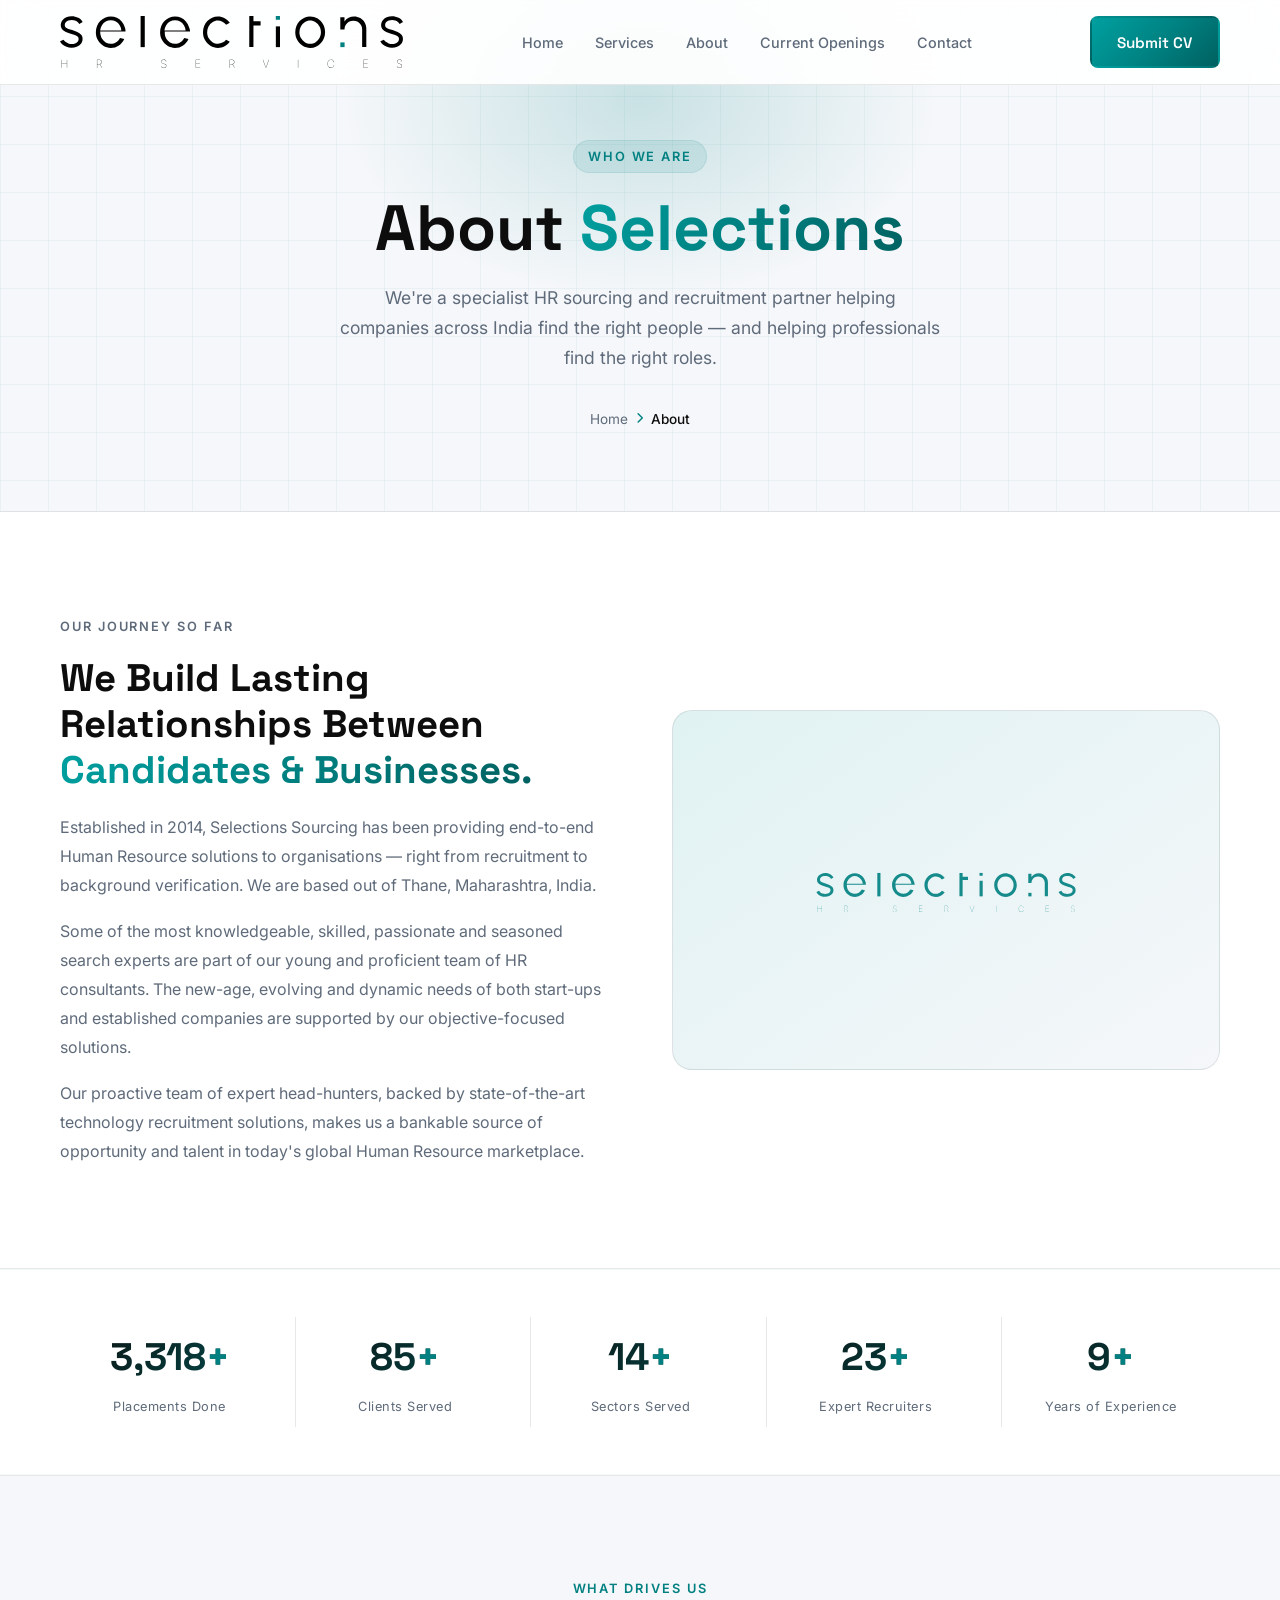
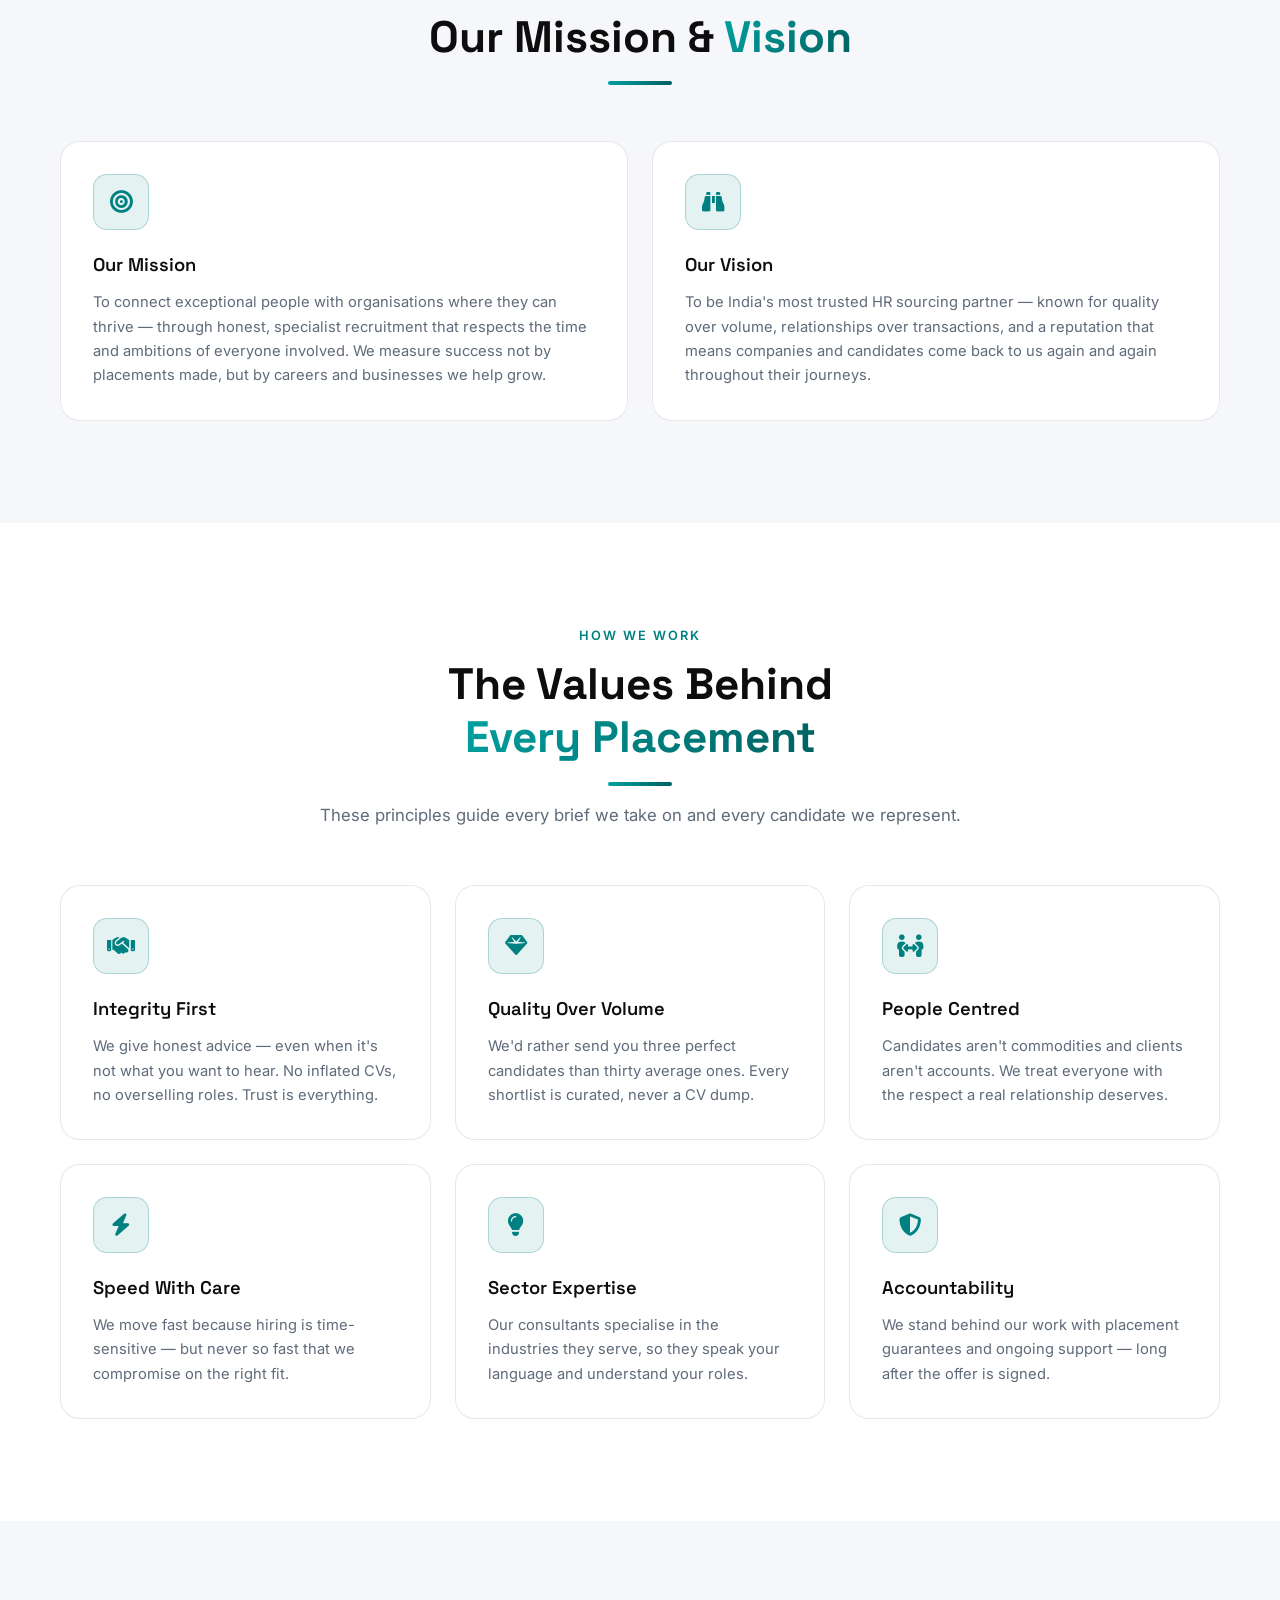
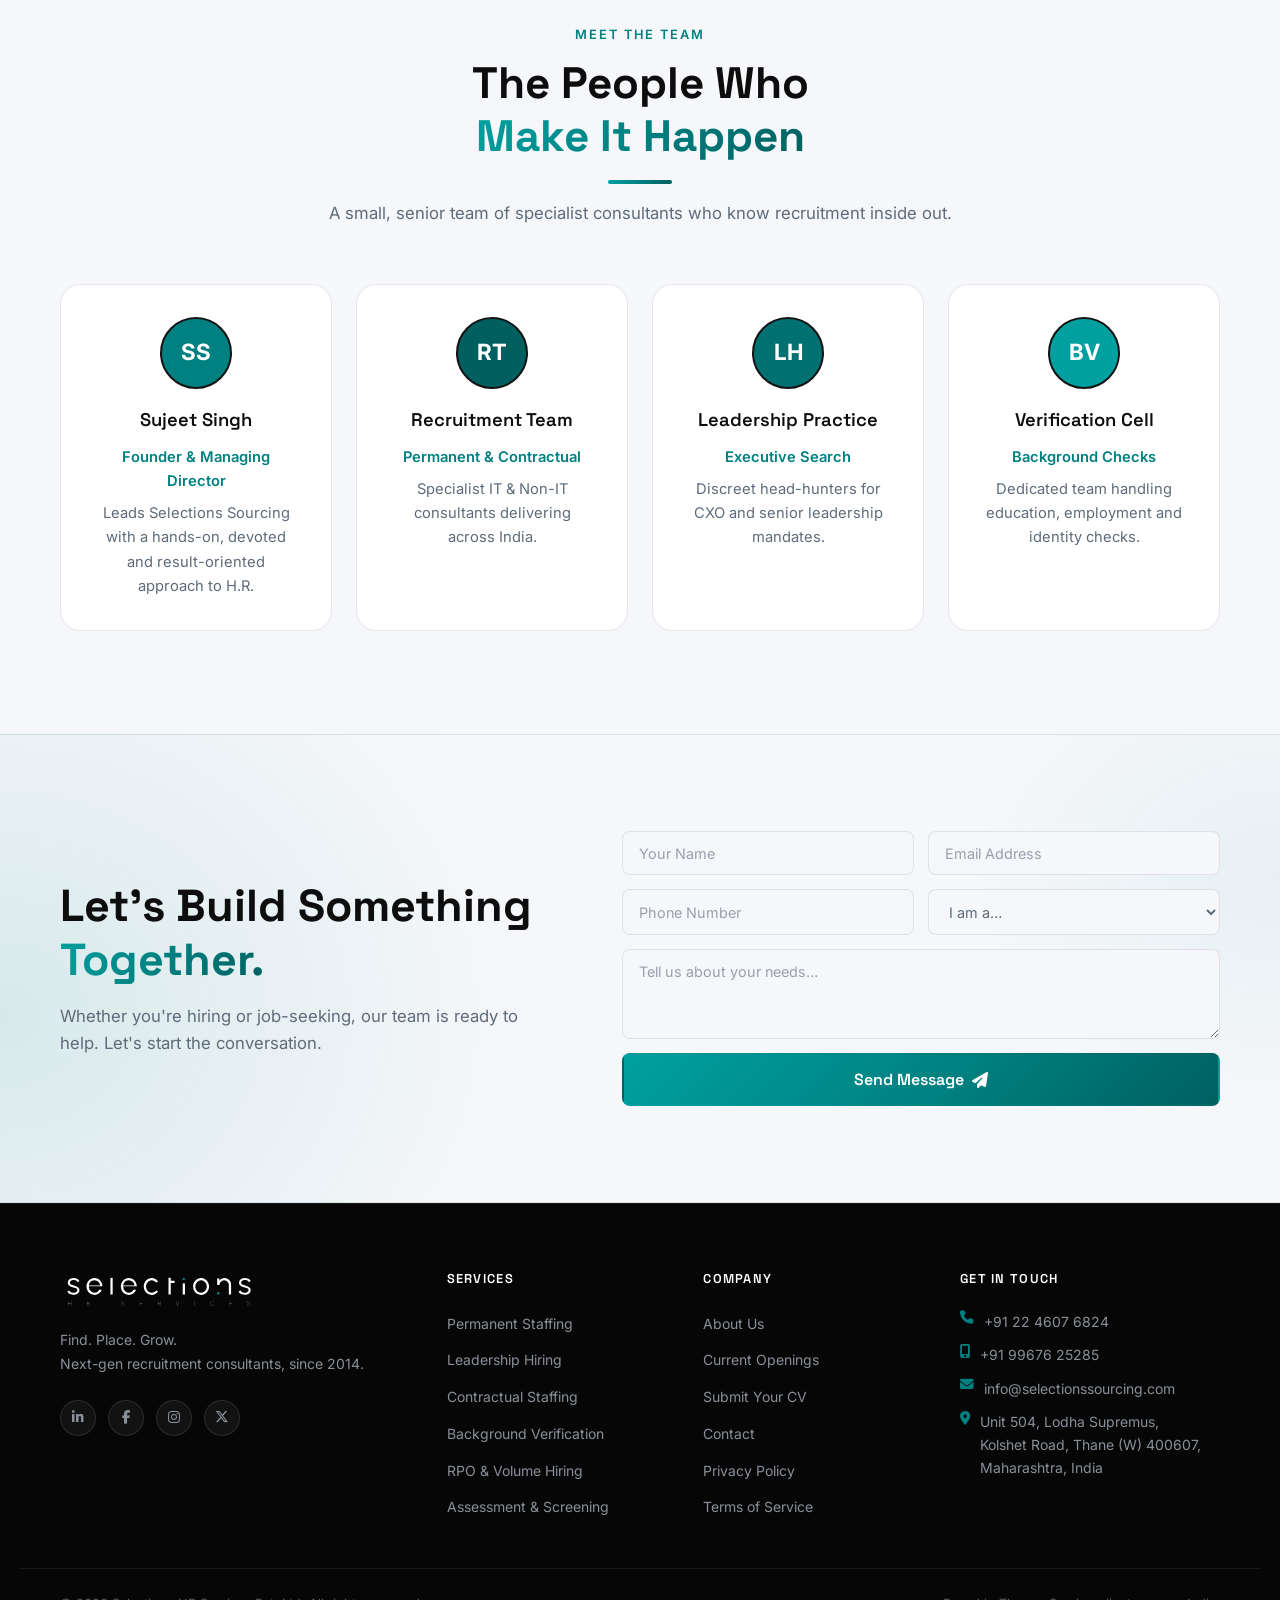
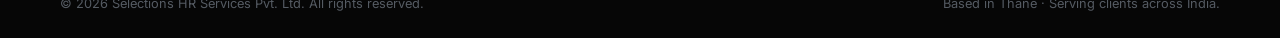
==== commit 3bb772be: "Add files via upload" ====
--- a/about.html
+++ b/about.html
@@ -30,9 +30,9 @@
   <meta name="twitter:image" content="https://www.selectionssourcing.com/selections-logo.png" />
 
   <!-- ── Favicon ── -->
-  <link rel="icon" type="image/svg+xml" href="favicon.svg" />
-  <link rel="icon" type="image/png" href="favicon.png" />
-  <link rel="apple-touch-icon" href="favicon.png" />
+  <link rel="icon" type="image/svg+xml" href="logo-teal.svg" />
+  <link rel="icon" type="image/png" href="selections-logo.png" />
+  <link rel="apple-touch-icon" href="selections-logo.png" />
 
   <!-- ── Fonts & Styles ── -->
   <link rel="preconnect" href="https://fonts.googleapis.com" />
--- a/style.css
+++ b/style.css
@@ -1075,7 +1075,9 @@
   .nav.open { display: flex; }
   .nav__list { flex-direction: column; gap: 2rem; text-align: center; }
   .nav__link { font-size: 1.3rem; }
-  .nav__toggle { display: flex; z-index: 999; }
+  .nav__toggle { display: none; }                 /* nav lives in quicknav on mobile */
+  .header__actions .btn--teal { display: none; }  /* CV button lives in quicknav on mobile */
+  .header__inner { justify-content: center; }      /* center the lone logo on mobile */
   .quicknav { display: block; }
   .hero { padding-top: 150px; }              /* clear the fixed header + quick nav */
   body .page-hero { padding-top: 165px; }    /* inner pages — `body` beats inline rule */
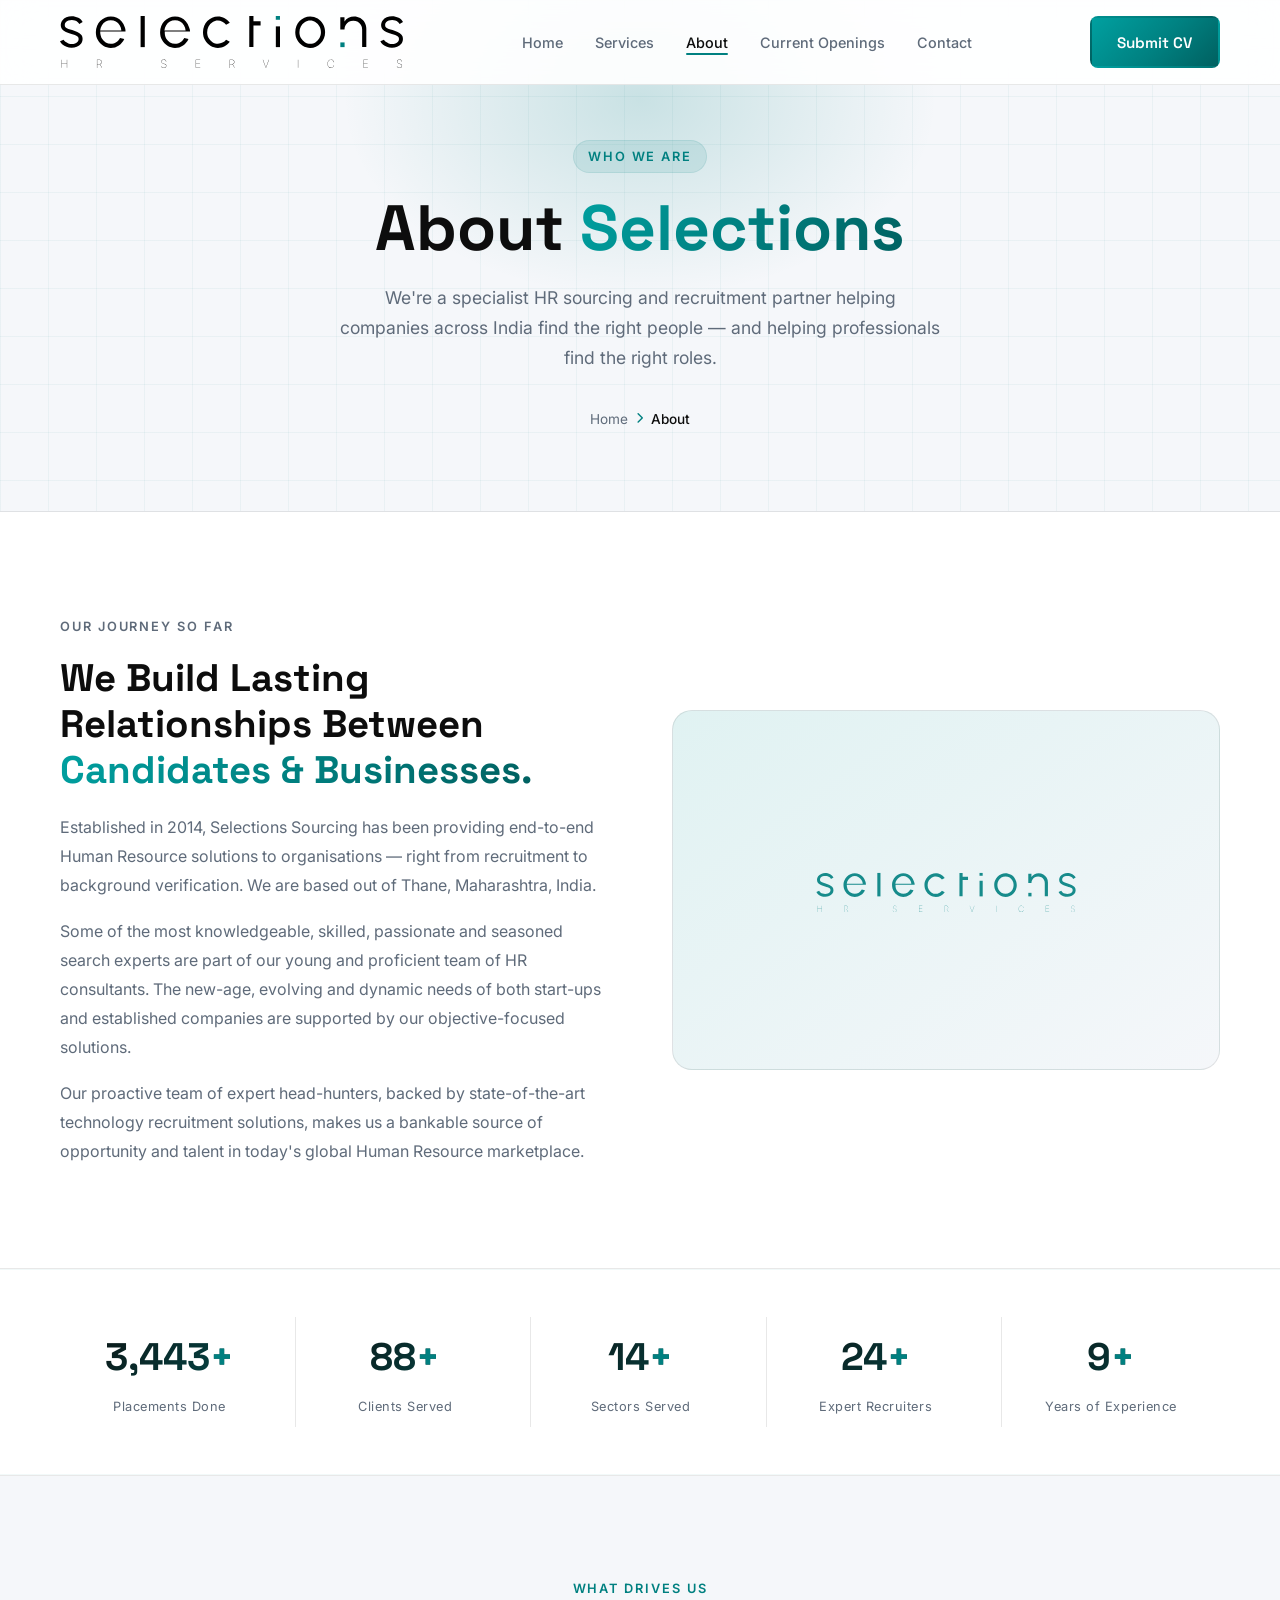
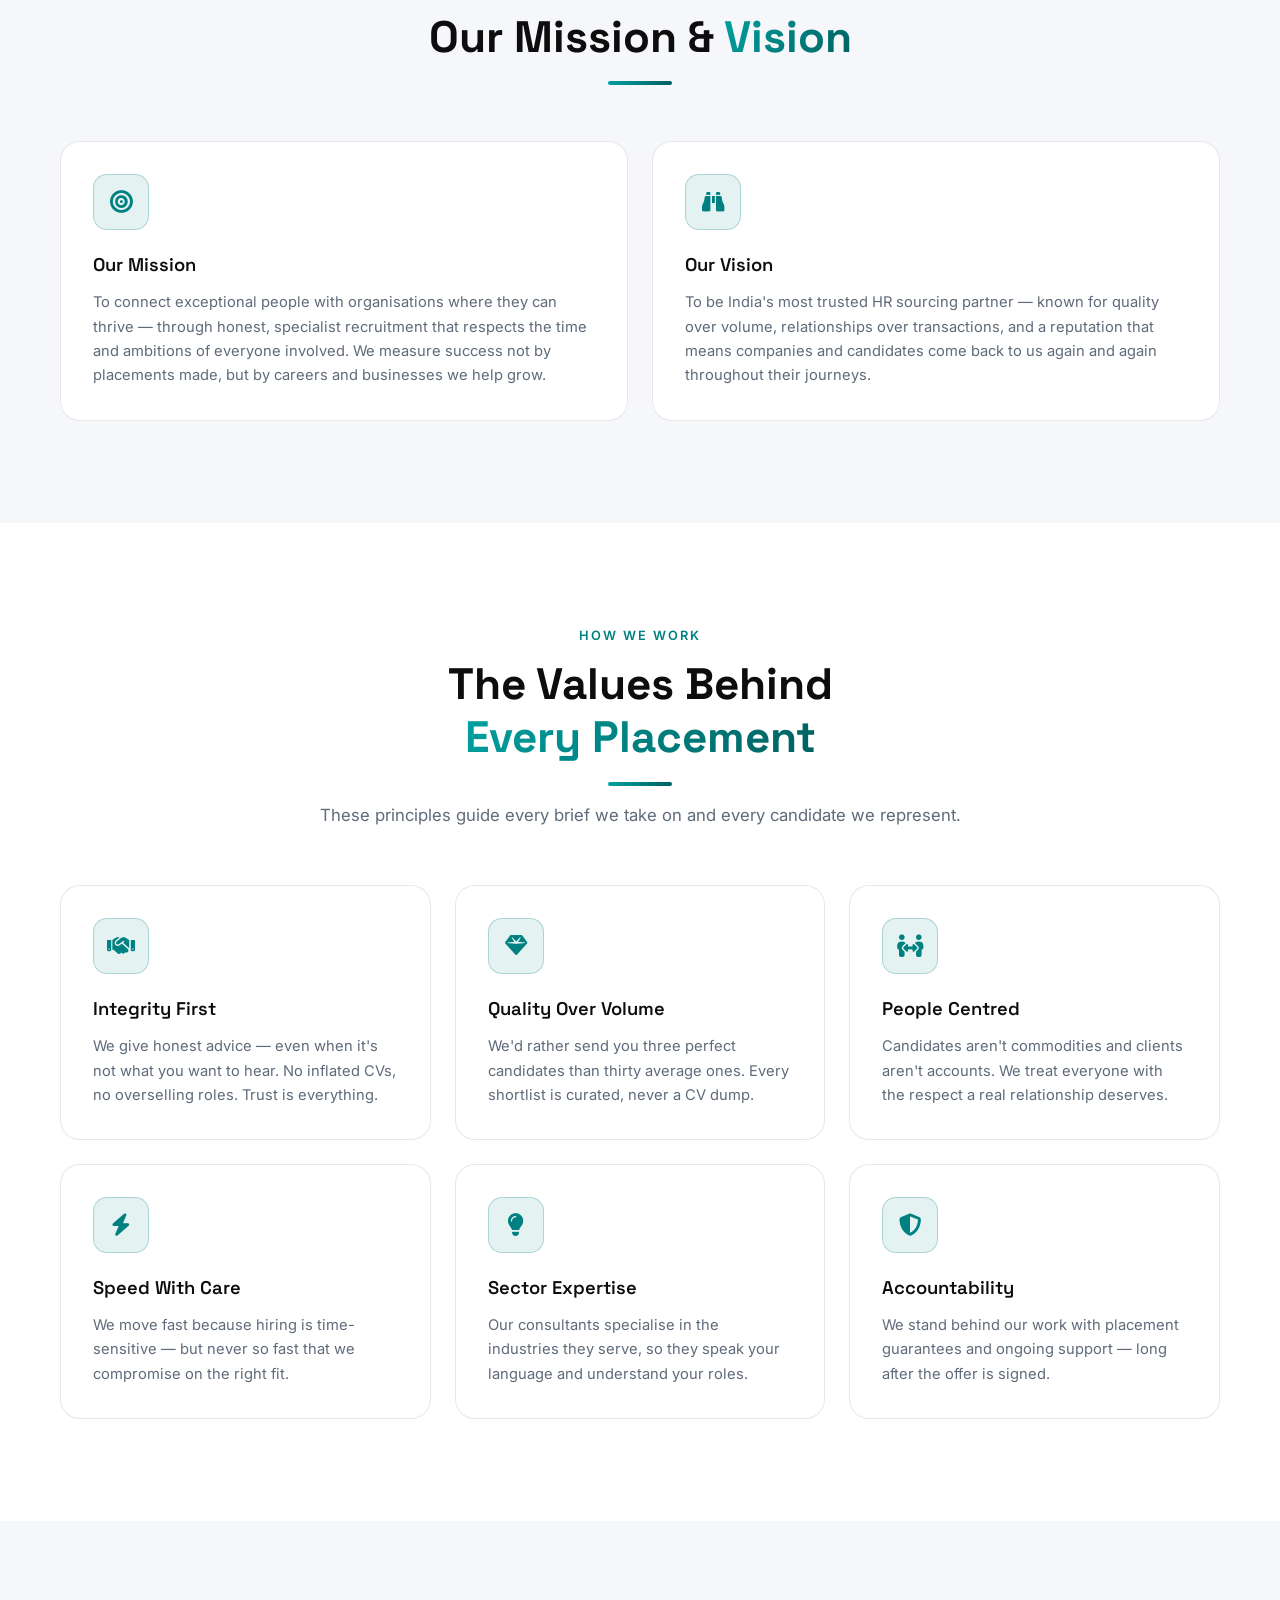
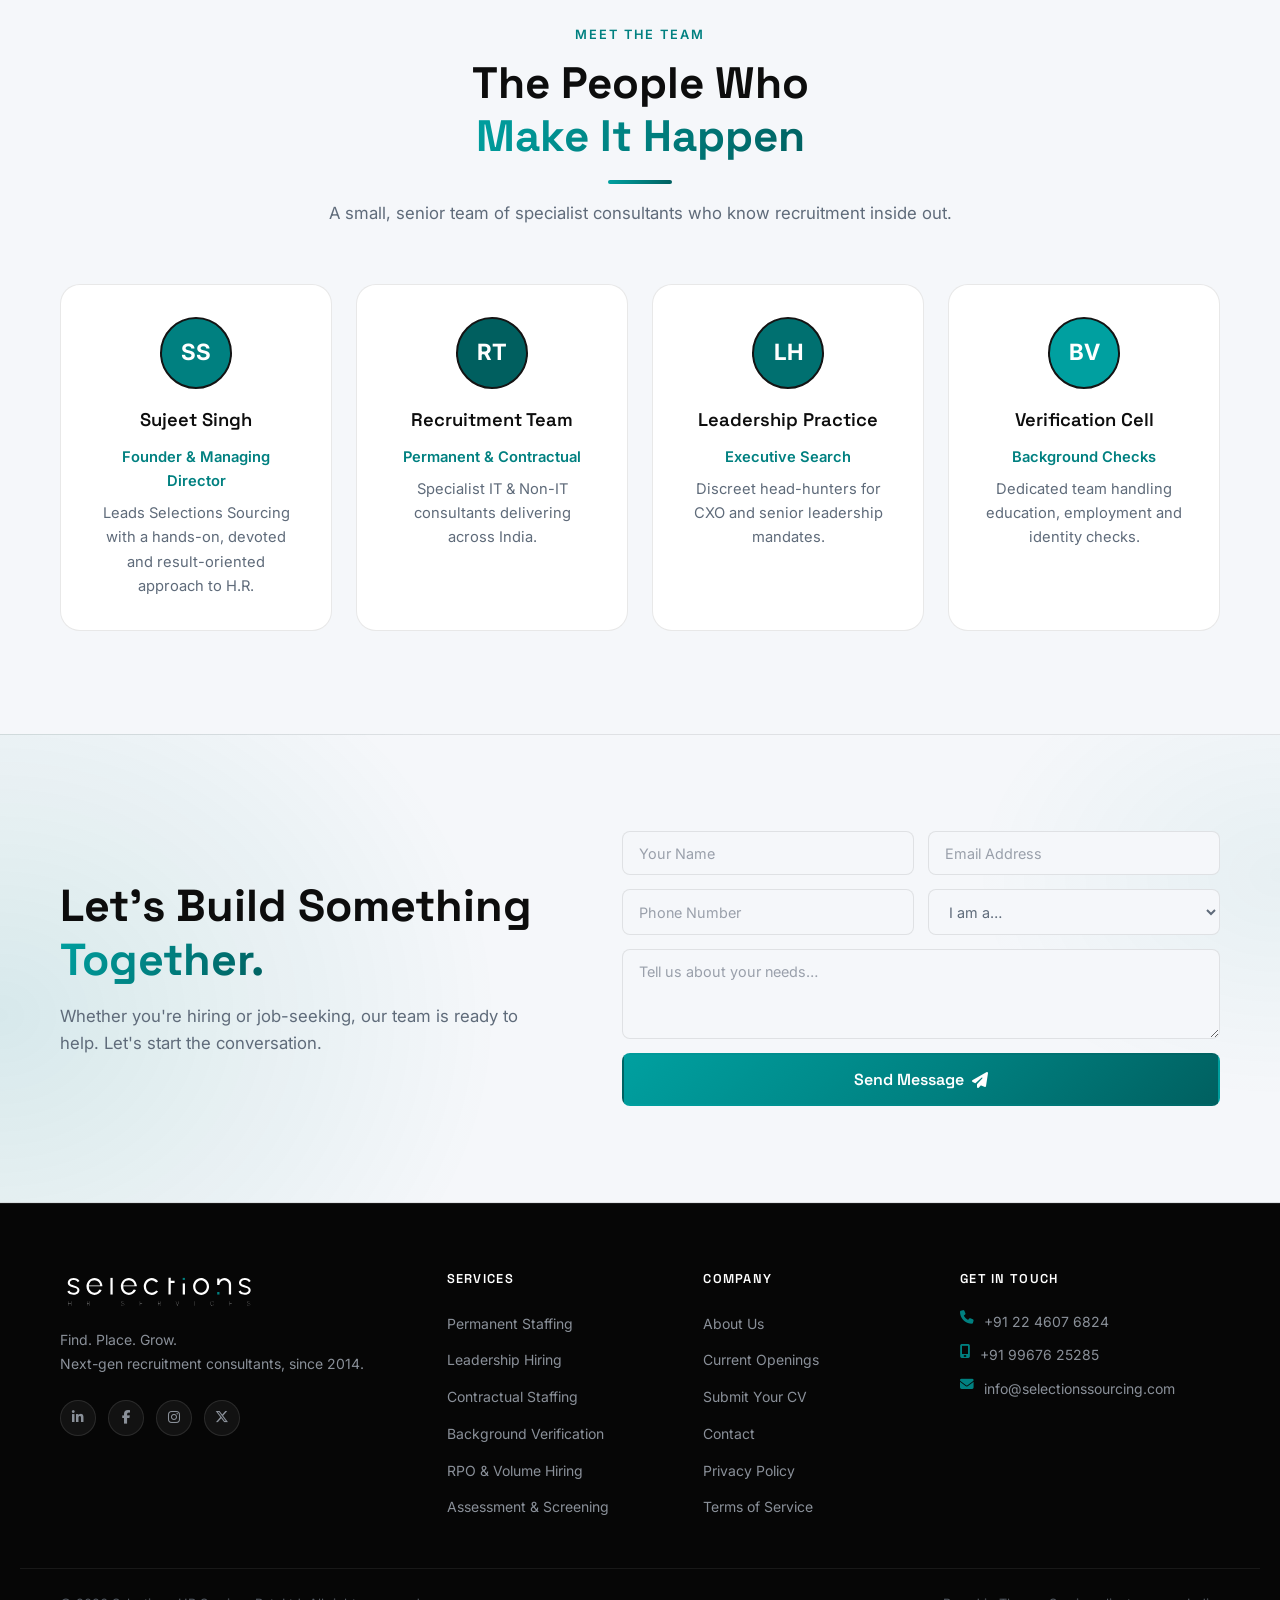
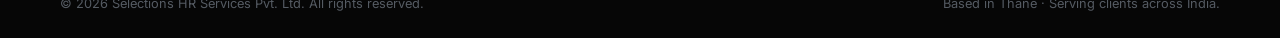
==== commit ebcb32c7: "Add files via upload" ====
--- a/about.html
+++ b/about.html
@@ -56,14 +56,6 @@
       "logo": "https://www.selectionssourcing.com/selections-logo.png",
       "email": "info@selectionssourcing.com",
       "telephone": "+91-22-4607-6824",
-      "address": {
-        "@type": "PostalAddress",
-        "streetAddress": "Unit 504, Lodha Supremus, Kolshet Road",
-        "addressLocality": "Thane",
-        "addressRegion": "Maharashtra",
-        "postalCode": "400607",
-        "addressCountry": "IN"
-      },
       "areaServed": "IN"
     }
   }
@@ -382,7 +374,6 @@
           <li><i class="fa-solid fa-phone"></i> +91 22 4607 6824</li>
           <li><i class="fa-solid fa-mobile-screen"></i> +91 99676 25285</li>
           <li><i class="fa-solid fa-envelope"></i> info@selectionssourcing.com</li>
-          <li><i class="fa-solid fa-location-dot"></i> Unit 504, Lodha Supremus,<br />Kolshet Road, Thane (W) 400607,<br />Maharashtra, India</li>
         </ul>
       </div>
     </div>
--- a/style.css
+++ b/style.css
@@ -244,7 +244,9 @@
   overflow-x: auto;
   -webkit-overflow-scrolling: touch;
   scrollbar-width: none;
-}
+  transition: transform .35s ease;
+}
+.quicknav--hidden { transform: translateY(calc(-100% - 90px)); }  /* slide up out of view */
 .quicknav::-webkit-scrollbar { display: none; }
 .quicknav__track {
   display: flex;
@@ -1087,7 +1089,27 @@
   .stats__grid { grid-template-columns: repeat(2, 1fr); }
   .stats__grid .stat { border-left: none; border-top: 1px solid var(--border); }
   .stats__grid .stat:first-child { border-top: none; }
-  .footer__grid { grid-template-columns: 1fr; }
+  /* Footer: brand (centered) on top, Services|Company side by side, Get In Touch full row */
+  .footer__grid {
+    grid-template-columns: 1fr 1fr;
+    gap: 2.25rem 1.5rem;
+  }
+  .footer__brand {
+    grid-column: 1 / -1;
+    text-align: center;
+  }
+  .footer__brand .footer__logo { margin-inline: auto; }  /* block img needs auto margins to center */
+  .footer__socials { justify-content: center; }
+  .footer__col:last-child { grid-column: 1 / -1; }       /* Get In Touch: own full row, left-aligned */
+  /* Get In Touch: two phones share the top row, email + address span full width below */
+  /* .footer__col .footer__contact (0-2-0) must out-specify base .footer__col ul (0-1-1) */
+  .footer__col .footer__contact {
+    display: grid;
+    grid-template-columns: 1fr 1fr;
+    gap: .85rem 1.25rem;
+    align-items: start;
+  }
+  .footer__col .footer__contact li:nth-child(n+3) { grid-column: 1 / -1; }  /* email + address full width */
   .hero__title { font-size: clamp(1.9rem, 6vw, 2.5rem); }
 }
 
@@ -1105,6 +1127,40 @@
 .fade-up.visible {
   opacity: 1;
   transform: translateY(0);
+}
+
+/* ── Page-load intro: first screen eases in gently (CSS-only, no flash) ── */
+@keyframes intro-up {
+  from { opacity: 0; transform: translateY(24px); }
+  to   { opacity: 1; transform: translateY(0); }
+}
+@keyframes intro-fade {
+  from { opacity: 0; transform: translateY(-12px); }
+  to   { opacity: 1; transform: translateY(0); }
+}
+@media (prefers-reduced-motion: no-preference) {
+  /* header drops in softly */
+  .header { animation: intro-fade .6s ease both; }
+  /* 'backwards' (not 'both') so the slide-up hide transform isn't locked by the intro */
+  .quicknav { animation: intro-fade .6s ease .1s backwards; }
+
+  /* hero content + inner-page hero: staggered rise */
+  .hero__content > *,
+  .hero__visual,
+  .page-hero__inner > * {
+    opacity: 0;
+    animation: intro-up .7s cubic-bezier(.22,.61,.36,1) both;
+  }
+  .hero__content > *:nth-child(1),
+  .page-hero__inner > *:nth-child(1) { animation-delay: .08s; }
+  .hero__content > *:nth-child(2),
+  .page-hero__inner > *:nth-child(2) { animation-delay: .16s; }
+  .hero__content > *:nth-child(3),
+  .page-hero__inner > *:nth-child(3) { animation-delay: .24s; }
+  .hero__content > *:nth-child(4),
+  .page-hero__inner > *:nth-child(4) { animation-delay: .32s; }
+  .hero__content > *:nth-child(5) { animation-delay: .40s; }
+  .hero__visual { animation-delay: .30s; }
 }
 
 
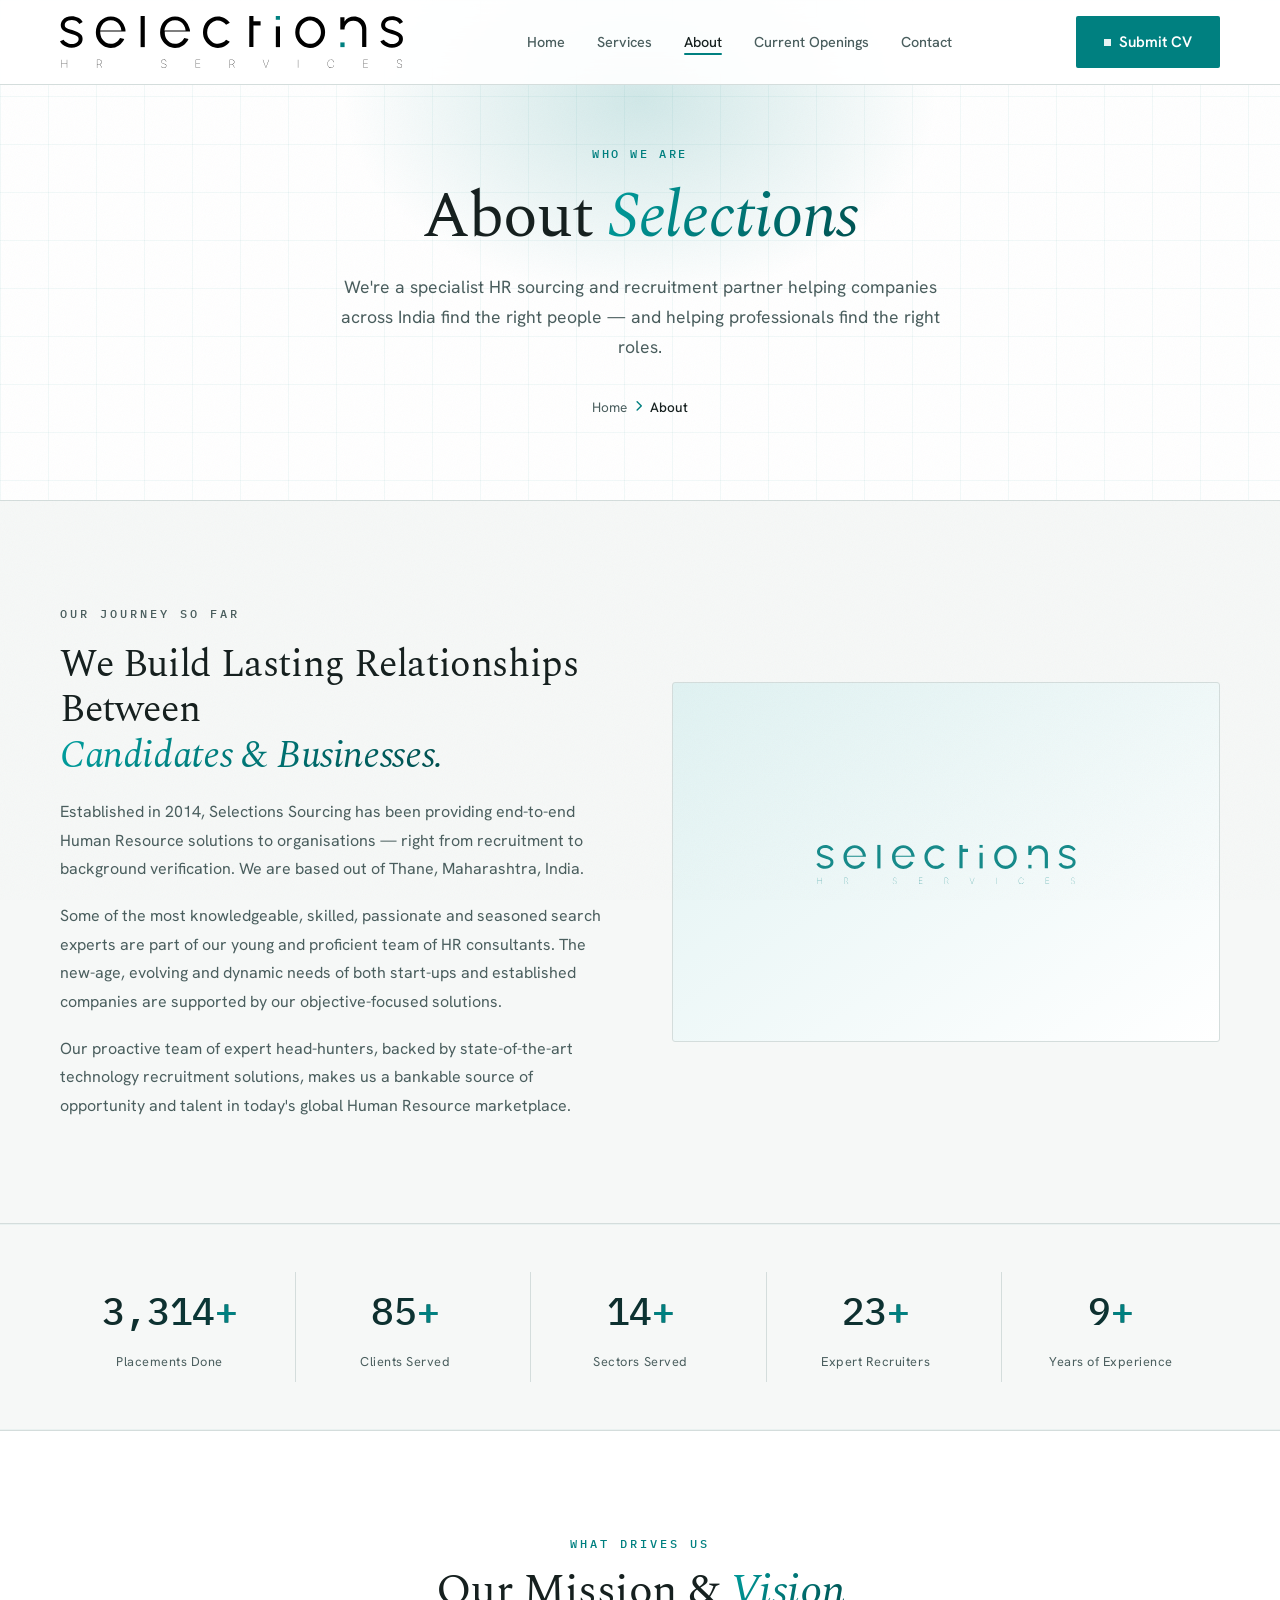
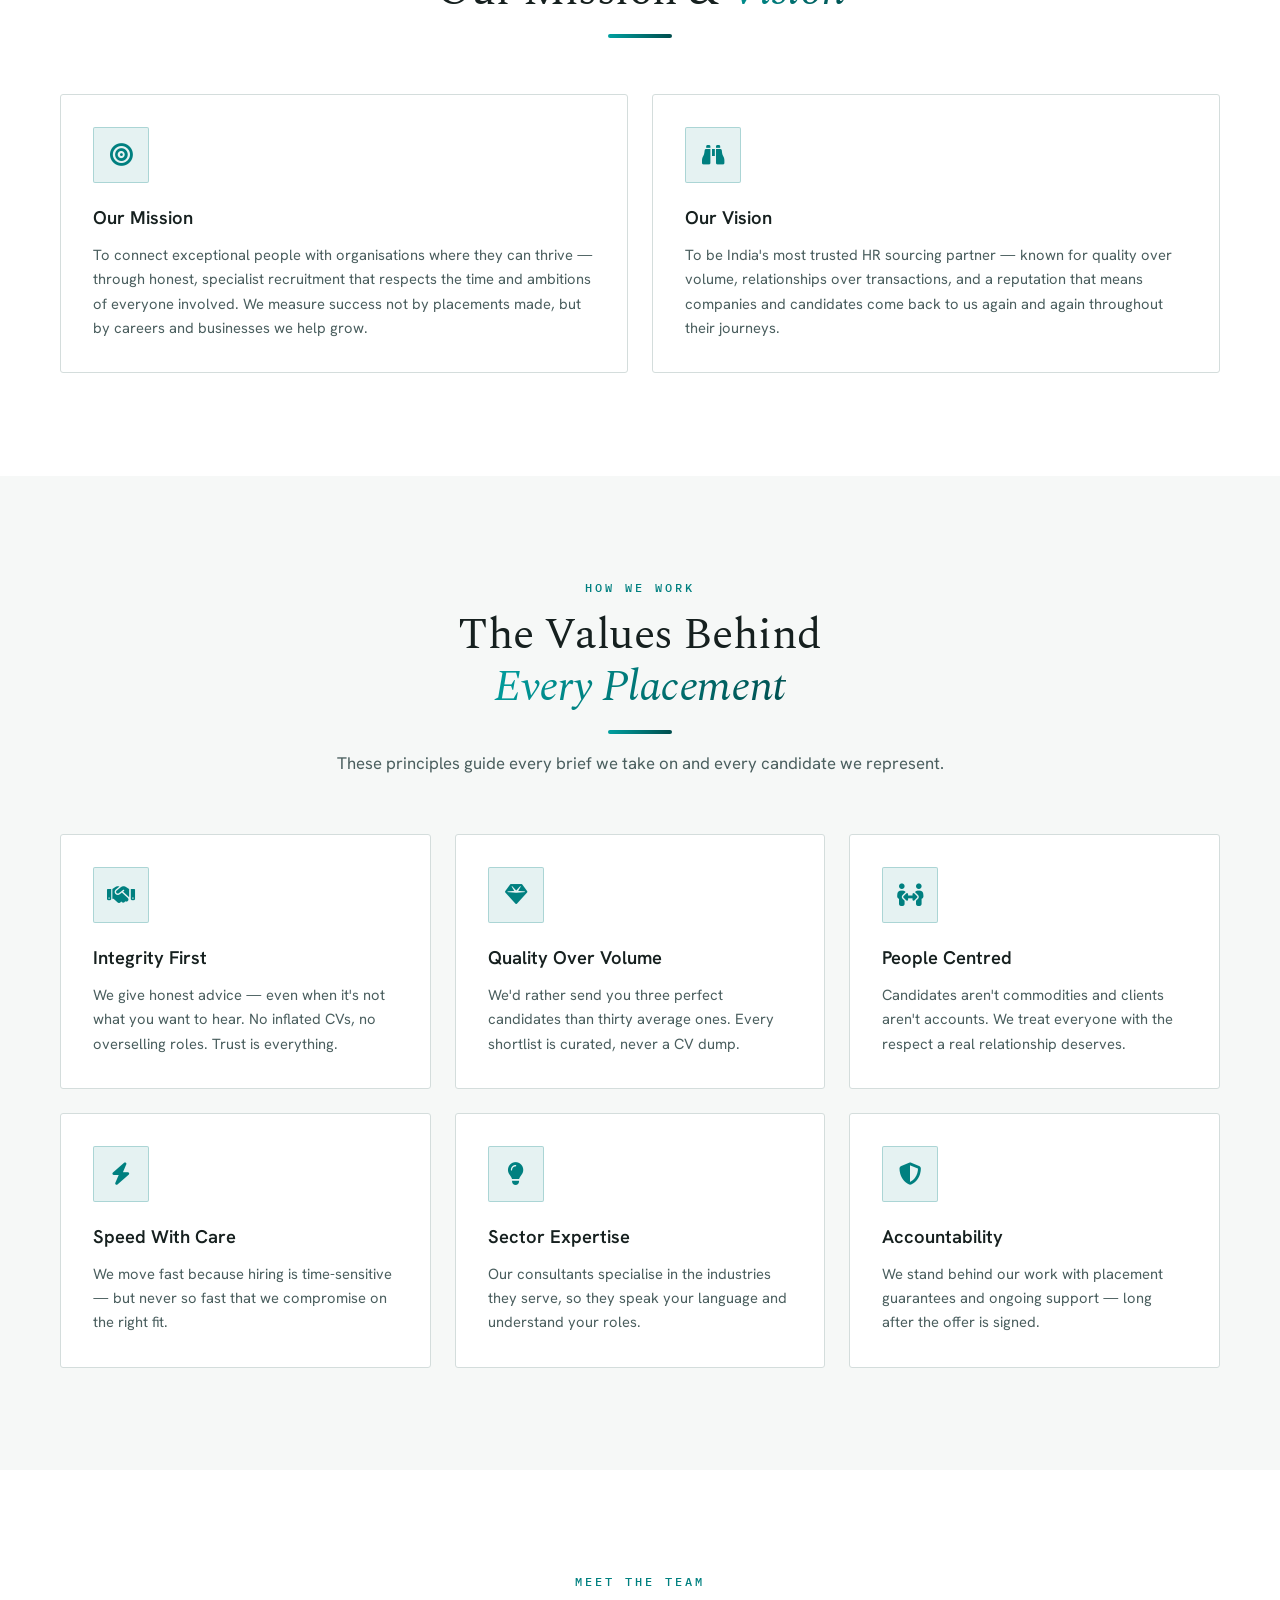
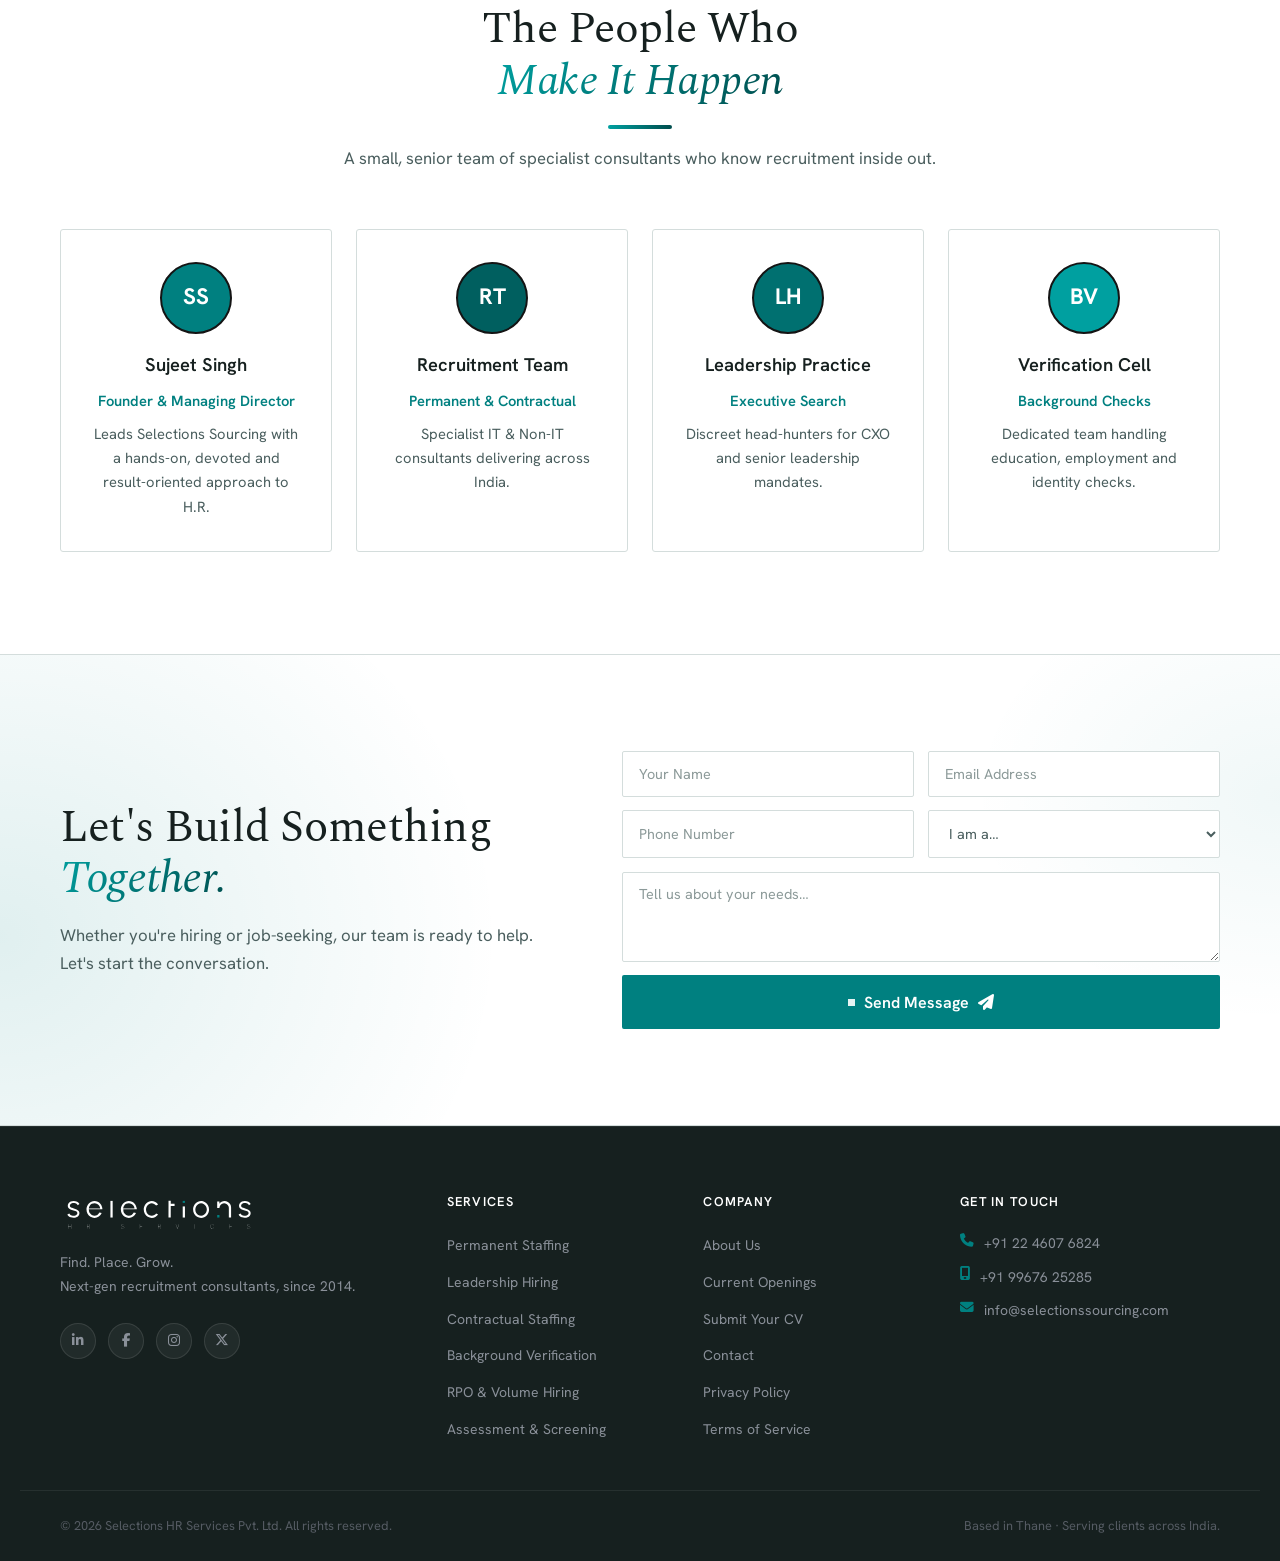
==== commit af555394: "Add files via upload" ====
--- a/about.html
+++ b/about.html
@@ -37,7 +37,7 @@
   <!-- ── Fonts & Styles ── -->
   <link rel="preconnect" href="https://fonts.googleapis.com" />
   <link rel="preconnect" href="https://fonts.gstatic.com" crossorigin />
-  <link href="https://fonts.googleapis.com/css2?family=Inter:wght@300;400;500;600;700;800&family=Space+Grotesk:wght@400;500;600;700&display=swap" rel="stylesheet" />
+  <link href="https://fonts.googleapis.com/css2?family=Hanken+Grotesk:wght@400;500;600;700&family=IBM+Plex+Mono:wght@400;500&family=Spectral:ital,wght@0,300;0,400;0,500;1,300;1,400&display=swap" rel="stylesheet" />
   <link rel="stylesheet" href="https://cdnjs.cloudflare.com/ajax/libs/font-awesome/6.5.0/css/all.min.css" />
   <link rel="stylesheet" href="style.css" />
 
--- a/style.css
+++ b/style.css
@@ -1,35 +1,46 @@
 /* ═══════════════════════════════════════════════════
    SELECTIONS HR SERVICES — STYLESHEET
-   Brand: Black (#0d0d0d) + Teal (#008080)
+   Brand: Teal (#008080) · Charcoal (#16201F) · Paper (#F6F8F7) · Brass (#B08D57)
+   Type: Spectral (serif display) · Hanken Grotesk (sans) · IBM Plex Mono (labels/data)
 ═══════════════════════════════════════════════════ */
 
 /* ── TOKENS ── */
 :root {
   --teal:        #008080;
   --teal-light:  #00a0a0;
-  --teal-dark:   #006060;
+  --teal-dark:   #004D4D;   /* deep teal — hovers / pressed */
   --teal-dim:    rgba(0,128,128,.10);
   --teal-glow:   rgba(0,128,128,.20);
-
-  --bg:          #ffffff;
-  --bg-2:        #f5f7fa;
-  --bg-3:        #eef0f4;
-  --bg-card:     #ffffff;
-  --border:      rgba(0,0,0,.09);
+  --deep-teal:   #004D4D;
+  --mist-teal:   #E8F1F0;   /* quiet teal tint — notices, fills */
+  --sage:        #6B9491;
+  --brass:       #B08D57;   /* rare premium accent — a line, a kicker */
+
+  --bg:          #F6F8F7;   /* paper — page background (softer than white) */
+  --bg-2:        #FFFFFF;   /* raised panels / alt sections */
+  --bg-3:        #E8F1F0;   /* teal-tinted quiet fills */
+  --bg-card:     #FFFFFF;
+  --border:      #D4DDDC;   /* rule — soft hairline */
 
   --white:       #ffffff;
-  --text-head:   #0d0d0d;
-  --gray-1:      #1a1a1a;
-  --gray-2:      #5f6b7a;
-  --gray-3:      #9aa0ab;
-
-  --font-body:   'Inter', sans-serif;
-  --font-head:   'Space Grotesk', sans-serif;
-
-  --radius-sm:   8px;
-  --radius-md:   14px;
-  --radius-lg:   20px;
-  --radius-xl:   28px;
+  --paper:       #F6F8F7;
+  --charcoal:    #16201F;
+  --text-head:   #16201F;   /* charcoal — replaces pure black */
+  --gray-1:      #16201F;   /* charcoal — body text */
+  --gray-2:      #4A5E5E;   /* slate — secondary text */
+  --gray-3:      #8C9A99;   /* stone — tertiary / captions */
+  --slate:       #4A5E5E;
+  --stone:       #8C9A99;
+
+  --font-body:   'Hanken Grotesk', system-ui, sans-serif;
+  --font-head:   'Hanken Grotesk', system-ui, sans-serif;  /* small/component titles + UI */
+  --font-serif:  'Spectral', Georgia, serif;               /* big display headings */
+  --font-mono:   'IBM Plex Mono', ui-monospace, monospace; /* eyebrows, labels, figures */
+
+  --radius-sm:   2px;   /* sharp corners — "established, not playful" */
+  --radius-md:   2px;
+  --radius-lg:   3px;
+  --radius-xl:   4px;
 
   --shadow-teal: 0 8px 40px rgba(0,128,128,.18);
   --shadow-card: 0 4px 24px rgba(0,0,0,.08);
@@ -49,6 +60,18 @@
   overflow-x: hidden;
 }
 
+/* ── Grain: fine paper texture over the whole page (premium, tactile) ── */
+body::after {
+  content: "";
+  position: fixed;
+  inset: 0;
+  z-index: 60;
+  pointer-events: none;
+  opacity: .04;
+  mix-blend-mode: multiply;
+  background-image: url("data:image/svg+xml,%3Csvg xmlns='http://www.w3.org/2000/svg' width='140' height='140'%3E%3Cfilter id='n'%3E%3CfeTurbulence type='fractalNoise' baseFrequency='0.9' numOctaves='2' stitchTiles='stitch'/%3E%3C/filter%3E%3Crect width='100%25' height='100%25' filter='url(%23n)'/%3E%3C/svg%3E");
+}
+
 /* ── SELECTION COLOUR ── */
 ::selection { background: rgba(0,128,128,.15); color: var(--teal-dark); }
 a { text-decoration: none; color: inherit; }
@@ -87,21 +110,19 @@
   border-color: var(--teal);
 }
 .btn--teal:hover {
-  background: var(--teal-light);
-  border-color: var(--teal-light);
-  transform: translateY(-2px);
-  box-shadow: var(--shadow-teal);
+  background: var(--deep-teal);
+  border-color: var(--deep-teal);
+  box-shadow: 0 6px 20px rgba(0,77,77,.20);
 }
 .btn--outline {
   background: transparent;
-  color: var(--gray-1);
-  border-color: rgba(0,0,0,.2);
+  color: var(--charcoal);
+  border-color: var(--charcoal);
 }
 .btn--outline:hover {
-  border-color: var(--teal);
-  color: var(--teal);
-  background: var(--teal-dim);
-  transform: translateY(-2px);
+  background: var(--charcoal);
+  color: #fff;
+  border-color: var(--charcoal);
 }
 .btn--lg { padding: .9rem 2rem; font-size: 1rem; }
 .btn--sm { padding: .5rem 1.1rem; font-size: .85rem; }
@@ -114,19 +135,21 @@
   margin: 0 auto 3.5rem;
 }
 .section__eyebrow {
-  font-size: .8rem;
-  font-weight: 600;
-  letter-spacing: .15em;
+  font-family: var(--font-mono);
+  font-size: .72rem;
+  font-weight: 500;
+  letter-spacing: .26em;
   text-transform: uppercase;
   color: var(--teal);
   margin-bottom: .75rem;
 }
 .section__title {
-  font-family: var(--font-head);
+  font-family: var(--font-serif);
   font-size: clamp(1.9rem, 3.5vw, 2.75rem);
-  font-weight: 700;
+  font-weight: 400;
+  letter-spacing: -.01em;
   color: var(--text-head);
-  line-height: 1.2;
+  line-height: 1.18;
   margin-bottom: 1rem;
 }
 .section__desc {
@@ -265,7 +288,7 @@
   padding: .45rem .85rem;
   background: #fff;
   border: 1px solid var(--border);
-  border-radius: 999px;
+  border-radius: var(--radius-sm);
   transition: var(--transition);
 }
 .quicknav__chip i { color: var(--teal); font-size: .8rem; }
@@ -336,23 +359,21 @@
 }
 .hero__eyebrow {
   display: inline-block;
-  font-size: .8rem;
-  font-weight: 600;
-  letter-spacing: .15em;
+  font-family: var(--font-mono);
+  font-size: .72rem;
+  font-weight: 500;
+  letter-spacing: .22em;
   text-transform: uppercase;
   color: var(--teal);
   margin-bottom: 1.25rem;
-  padding: .3rem .9rem;
-  border: 1px solid var(--teal-dim);
-  border-radius: 99px;
-  background: var(--teal-dim);
 }
 .hero__title {
-  font-family: var(--font-head);
-  font-size: clamp(2.25rem, 4.5vw, 3.6rem);
-  font-weight: 700;
+  font-family: var(--font-serif);
+  font-size: clamp(2.4rem, 4.8vw, 3.9rem);
+  font-weight: 300;
+  letter-spacing: -.02em;
   color: var(--text-head);
-  line-height: 1.15;
+  line-height: 1.08;
   margin-bottom: 1.25rem;
 }
 .hero__desc {
@@ -390,7 +411,9 @@
   border-radius: 50%;
   background: rgba(0,0,0,.07);
   font-size: .7rem;
-}
+  transition: background var(--transition);
+}
+.btn--outline:hover .play-icon { background: rgba(255,255,255,.2); }
 
 /* Hero visual cards — stay dark so they pop on light hero */
 .hero__visual {
@@ -432,9 +455,10 @@
 }
 .hero__card-label { font-size: .75rem; color: #9a9a9a; margin-bottom: .25rem; }
 .hero__card-num {
-  font-family: var(--font-head);
+  font-family: var(--font-mono);
   font-size: 2.2rem;
-  font-weight: 700;
+  font-weight: 500;
+  letter-spacing: -.01em;
   color: #ffffff;
   margin-bottom: .75rem;
 }
@@ -459,13 +483,17 @@
 /* Badges */
 .badge {
   display: inline-block;
-  font-size: .7rem;
-  font-weight: 600;
-  padding: .25rem .65rem;
-  border-radius: 99px;
+  font-family: var(--font-mono);
+  font-size: .62rem;
+  font-weight: 500;
+  letter-spacing: .08em;
+  text-transform: uppercase;
+  padding: .3rem .6rem;
+  border-radius: var(--radius-sm);
 }
 .badge--teal { background: var(--teal-dim); color: var(--teal); border: 1px solid rgba(0,128,128,.3); }
 .badge--white { background: rgba(255,255,255,.1); color: var(--white); border: 1px solid rgba(255,255,255,.2); }
+.badge--featured { background: var(--teal); color: #fff; border: 1px solid var(--teal); box-shadow: 0 2px 8px rgba(0,128,128,.25); }
 
 /* Link with arrow */
 .link-arrow {
@@ -499,9 +527,10 @@
 .stat { padding: .5rem; }
 .stat__num {
   display: block;
-  font-family: var(--font-head);
+  font-family: var(--font-mono);
   font-size: clamp(1.75rem, 3vw, 2.4rem);
-  font-weight: 700;
+  font-weight: 500;
+  letter-spacing: -.01em;
   color: var(--text-head);
   margin-bottom: .25rem;
 }
@@ -535,12 +564,12 @@
 .service-card:hover {
   transform: translateY(-5px);
   border-color: rgba(0,128,128,.25);
-  box-shadow: 0 12px 40px rgba(0,128,128,.1), 0 2px 8px rgba(0,0,0,.05);
+  box-shadow: 0 12px 40px rgba(22,32,31,.1), 0 2px 8px rgba(0,0,0,.05);
 }
 .service-card--featured {
   background: linear-gradient(145deg, #e6f4f4 0%, #f4fcfc 100%);
   border-color: rgba(0,128,128,.25);
-  box-shadow: 0 2px 12px rgba(0,128,128,.08);
+  box-shadow: 0 2px 12px rgba(22,32,31,.08);
 }
 .service-card__icon {
   width: 52px; height: 52px;
@@ -577,25 +606,25 @@
   display: grid;
   grid-template-columns: 1fr auto 1fr auto 1fr auto 1fr;
   gap: 1rem;
-  align-items: start;
+  align-items: stretch;   /* all step cards match the tallest one */
 }
 .step {
   background: var(--bg-card);
   border: 1px solid var(--border);
   border-radius: var(--radius-lg);
-  padding: 2rem 1.5rem;
+  padding: 1.4rem 1.5rem;
   box-shadow: 0 1px 4px rgba(0,0,0,.04);
   transition: border-color var(--transition), box-shadow var(--transition), transform var(--transition);
 }
 .step:hover {
   border-color: rgba(0,128,128,.25);
-  box-shadow: 0 8px 30px rgba(0,128,128,.08);
+  box-shadow: 0 8px 30px rgba(22,32,31,.08);
   transform: translateY(-3px);
 }
 .step__num {
-  font-family: var(--font-head);
-  font-size: 2.5rem;
-  font-weight: 700;
+  font-family: var(--font-mono);
+  font-size: 2.3rem;
+  font-weight: 500;
   color: var(--teal);
   opacity: .6;
   margin-bottom: .75rem;
@@ -611,12 +640,12 @@
 .step__body p { font-size: .875rem; color: var(--gray-2); line-height: 1.6; }
 .step__connector {
   display: flex;
-  align-items: center;
+  align-items: center;       /* center the arrow vertically… */
   justify-content: center;
-  padding-top: 2rem;
+  align-self: stretch;       /* …against the full card height */
   color: var(--teal);
   opacity: .5;
-  font-size: 1.1rem;
+  font-size: 1.6rem;         /* longer arrow */
 }
 
 
@@ -643,13 +672,14 @@
 .job-card:hover {
   transform: translateY(-4px);
   border-color: rgba(0,128,128,.25);
-  box-shadow: 0 10px 36px rgba(0,128,128,.1), 0 2px 8px rgba(0,0,0,.05);
+  box-shadow: 0 10px 36px rgba(22,32,31,.1), 0 2px 8px rgba(0,0,0,.05);
 }
 .job-card--featured {
-  background: linear-gradient(160deg, #ddf0f0 0%, #f0fafa 100%);
-  border-color: rgba(0,128,128,.3);
-  box-shadow: 0 2px 12px rgba(0,128,128,.08);
-}
+  background: linear-gradient(160deg, #d6eded 0%, #f2fbfb 100%);
+  border-color: rgba(0,128,128,.45);
+  box-shadow: 0 8px 30px rgba(22,32,31,.14);
+}
+.job-card--featured h4 { color: var(--teal-dark); }
 .job-card__top {
   display: flex;
   align-items: center;
@@ -764,14 +794,15 @@
   transition: box-shadow var(--transition), transform var(--transition);
 }
 .about__metric:hover {
-  box-shadow: 0 6px 24px rgba(0,128,128,.1);
+  box-shadow: 0 6px 24px rgba(22,32,31,.1);
   transform: translateY(-2px);
 }
 .about__metric-num {
   display: block;
-  font-family: var(--font-head);
+  font-family: var(--font-mono);
   font-size: 2rem;
-  font-weight: 700;
+  font-weight: 500;
+  letter-spacing: -.01em;
   color: var(--text-head);
   margin-bottom: .25rem;
 }
@@ -797,7 +828,7 @@
 .industries__tags span {
   font-size: .78rem;
   padding: .3rem .75rem;
-  border-radius: 99px;
+  border-radius: var(--radius-sm);
   background: var(--bg-card);
   border: 1px solid var(--border);
   color: var(--gray-2);
@@ -832,13 +863,13 @@
 }
 .testimonial:hover {
   border-color: rgba(0,128,128,.25);
-  box-shadow: 0 8px 30px rgba(0,128,128,.08);
+  box-shadow: 0 8px 30px rgba(22,32,31,.08);
   transform: translateY(-3px);
 }
 .testimonial--featured {
   background: linear-gradient(160deg, #ddf0f0 0%, #f2fafa 100%);
   border-color: rgba(0,128,128,.25);
-  box-shadow: 0 2px 12px rgba(0,128,128,.08);
+  box-shadow: 0 2px 12px rgba(22,32,31,.08);
 }
 .testimonial p {
   font-size: .95rem;
@@ -884,11 +915,12 @@
   align-items: center;
 }
 .cta-banner__left h2 {
-  font-family: var(--font-head);
+  font-family: var(--font-serif);
   font-size: clamp(1.9rem, 3.5vw, 2.8rem);
-  font-weight: 700;
+  font-weight: 400;
+  letter-spacing: -.01em;
   color: var(--text-head);
-  line-height: 1.2;
+  line-height: 1.15;
   margin-bottom: 1rem;
 }
 .cta-banner__left p { color: var(--gray-2); font-size: 1.05rem; }
@@ -934,7 +966,7 @@
    FOOTER — stays dark regardless of theme
 ══════════════════════════════════════════ */
 .footer {
-  background: #060606;
+  background: var(--charcoal);
   border-top: 1px solid rgba(255,255,255,.07);
   padding-top: 4rem;
 }
@@ -1200,23 +1232,21 @@
 .page-hero__inner { position: relative; z-index: 2; }
 .page-hero__eyebrow {
   display: inline-block;
-  font-size: .8rem;
-  font-weight: 600;
-  letter-spacing: .15em;
+  font-family: var(--font-mono);
+  font-size: .72rem;
+  font-weight: 500;
+  letter-spacing: .22em;
   text-transform: uppercase;
   color: var(--teal);
-  padding: .3rem .9rem;
-  border: 1px solid var(--teal-dim);
-  border-radius: 99px;
-  background: var(--teal-dim);
   margin-bottom: 1.25rem;
 }
 .page-hero__title {
-  font-family: var(--font-head);
+  font-family: var(--font-serif);
   font-size: clamp(2.5rem, 5vw, 4rem);
-  font-weight: 700;
+  font-weight: 400;
+  letter-spacing: -.015em;
   color: var(--text-head);
-  line-height: 1.1;
+  line-height: 1.08;
   margin-bottom: 1.25rem;
 }
 .page-hero__desc {
@@ -1249,11 +1279,12 @@
 }
 .split--reverse .split__media { order: 2; }
 .prose h2 {
-  font-family: var(--font-head);
+  font-family: var(--font-serif);
   font-size: clamp(1.8rem, 3.5vw, 2.4rem);
-  font-weight: 700;
+  font-weight: 400;
+  letter-spacing: -.01em;
   color: var(--text-head);
-  line-height: 1.2;
+  line-height: 1.18;
   margin-bottom: 1.25rem;
 }
 .prose p {
@@ -1295,7 +1326,7 @@
 .info-card:hover {
   transform: translateY(-6px);
   border-color: rgba(0,128,128,.35);
-  box-shadow: 0 12px 40px rgba(0,128,128,.12);
+  box-shadow: 0 12px 40px rgba(22,32,31,.12);
 }
 .info-card__icon {
   width: 56px; height: 56px;
@@ -1501,8 +1532,8 @@
   border-radius: 50%;
   background: var(--teal);
   color: var(--white);
-  font-family: var(--font-head);
-  font-weight: 700;
+  font-family: var(--font-mono);
+  font-weight: 500;
   font-size: 1.25rem;
   display: flex;
   align-items: center;
@@ -1531,6 +1562,7 @@
 
 /* ── Gradient highlight text ── */
 .highlight {
+  font-style: italic;   /* elegant serif italic accent in display headings */
   background: linear-gradient(120deg, var(--teal-light) 0%, var(--teal-dark) 100%);
   -webkit-background-clip: text;
   background-clip: text;
@@ -1555,31 +1587,14 @@
   background: linear-gradient(90deg, var(--teal-light), var(--teal-dark));
 }
 
-/* ── Buttons: gradient + shine sweep ── */
-.btn--teal {
-  position: relative;
-  overflow: hidden;
-  background: linear-gradient(135deg, var(--teal-light) 0%, var(--teal) 55%, var(--teal-dark) 100%);
-  border-color: transparent;
-}
-.btn--teal::after {
+/* ── Primary button: small square accent (brand signature) ── */
+.btn--teal::before {
   content: "";
-  position: absolute;
-  top: 0;
-  left: -130%;
-  width: 55%;
-  height: 100%;
-  z-index: -1;
-  background: linear-gradient(120deg, transparent, rgba(255,255,255,.45), transparent);
-  transform: skewX(-20deg);
-  transition: left .6s cubic-bezier(.4,0,.2,1);
-}
-.btn--teal:hover {
-  background: linear-gradient(135deg, var(--teal) 0%, var(--teal-dark) 100%);
-  border-color: transparent;
-  box-shadow: 0 10px 30px rgba(0,128,128,.35);
-}
-.btn--teal:hover::after { left: 150%; }
+  width: 7px;
+  height: 7px;
+  background: rgba(255,255,255,.9);
+  flex: none;
+}
 
 /* ── Gradient stat numbers ── */
 .stat__num {
@@ -1604,7 +1619,7 @@
 }
 .service-card:hover::before { transform: scaleX(1); }
 .service-card:hover {
-  box-shadow: 0 18px 50px rgba(0,128,128,.14);
+  box-shadow: 0 18px 50px rgba(22,32,31,.14);
 }
 
 /* ── Info cards: subtle gradient corner glow on hover ── */
@@ -1667,7 +1682,7 @@
   opacity: 1;
   color: var(--teal-dark);
   border-color: rgba(0,128,128,.4);
-  box-shadow: 0 10px 30px rgba(0,128,128,.12);
+  box-shadow: 0 10px 30px rgba(22,32,31,.12);
   transform: translateY(-4px);
 }
 
